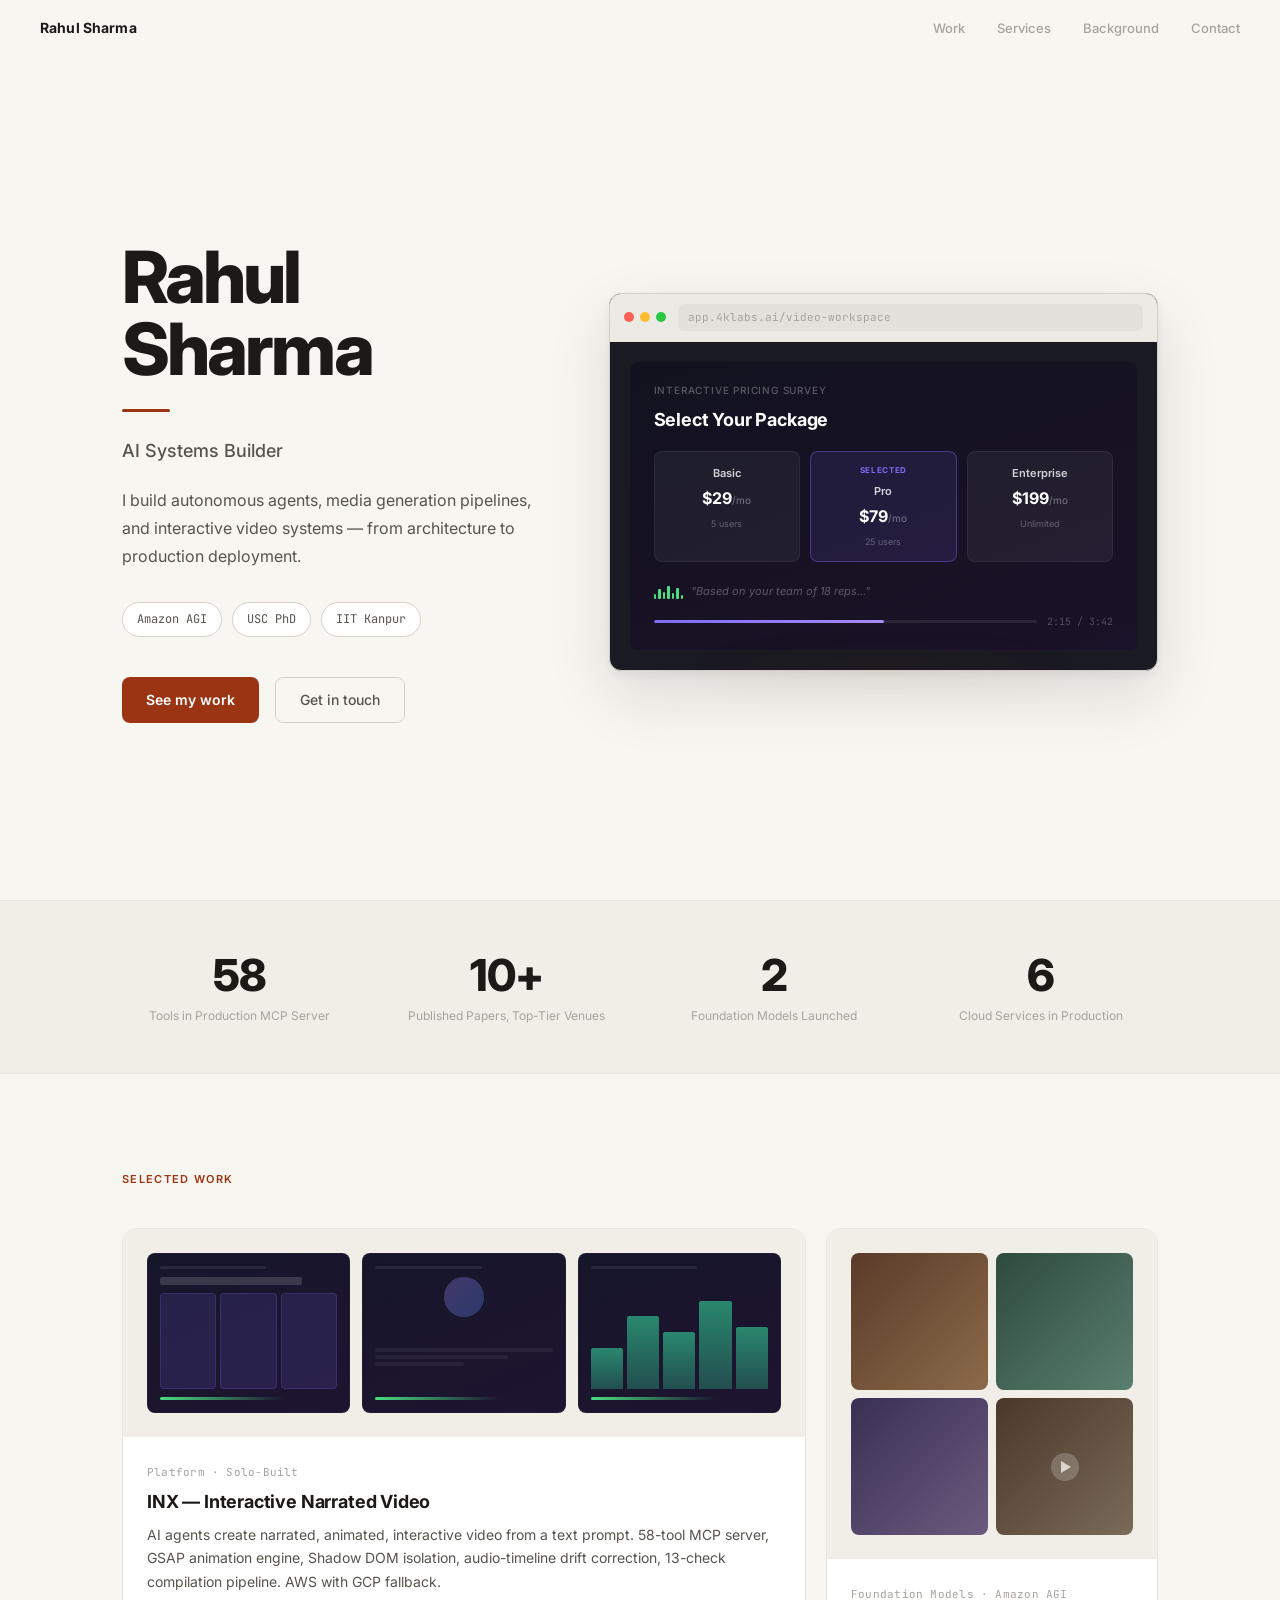
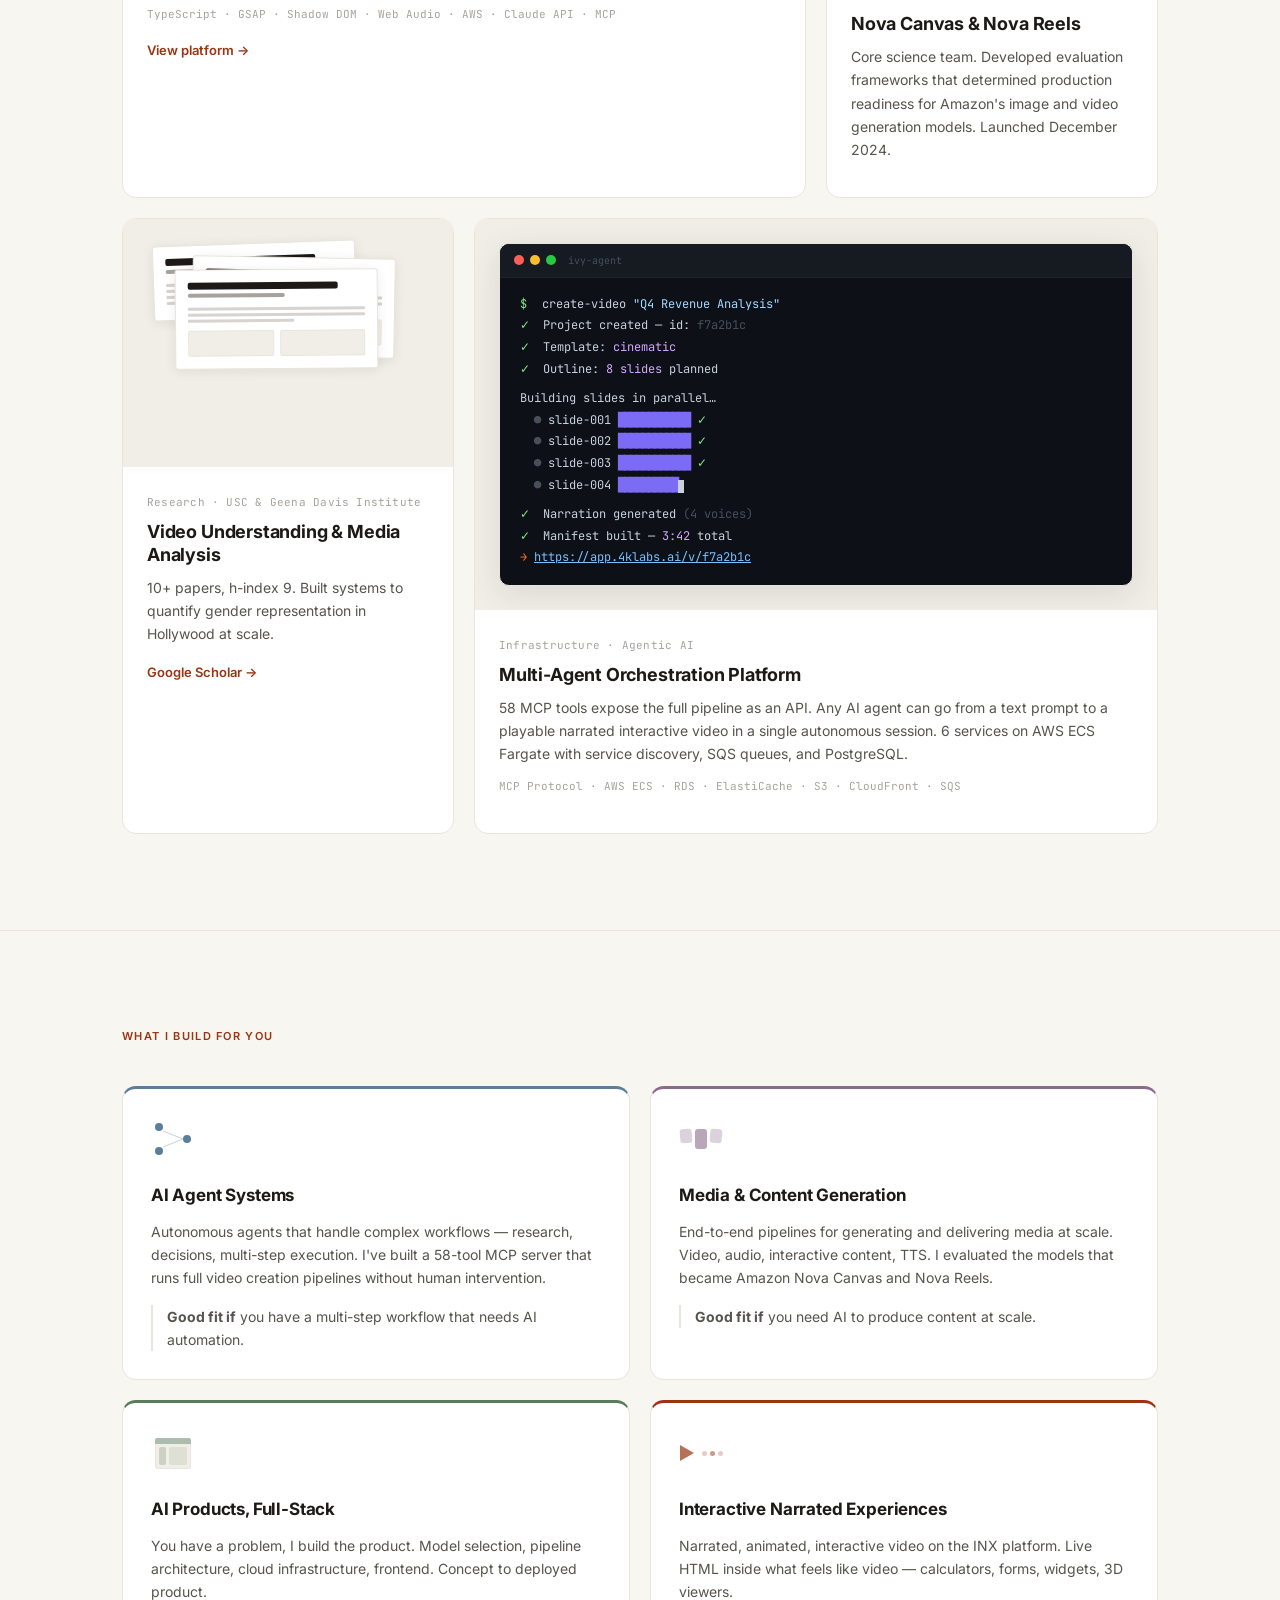
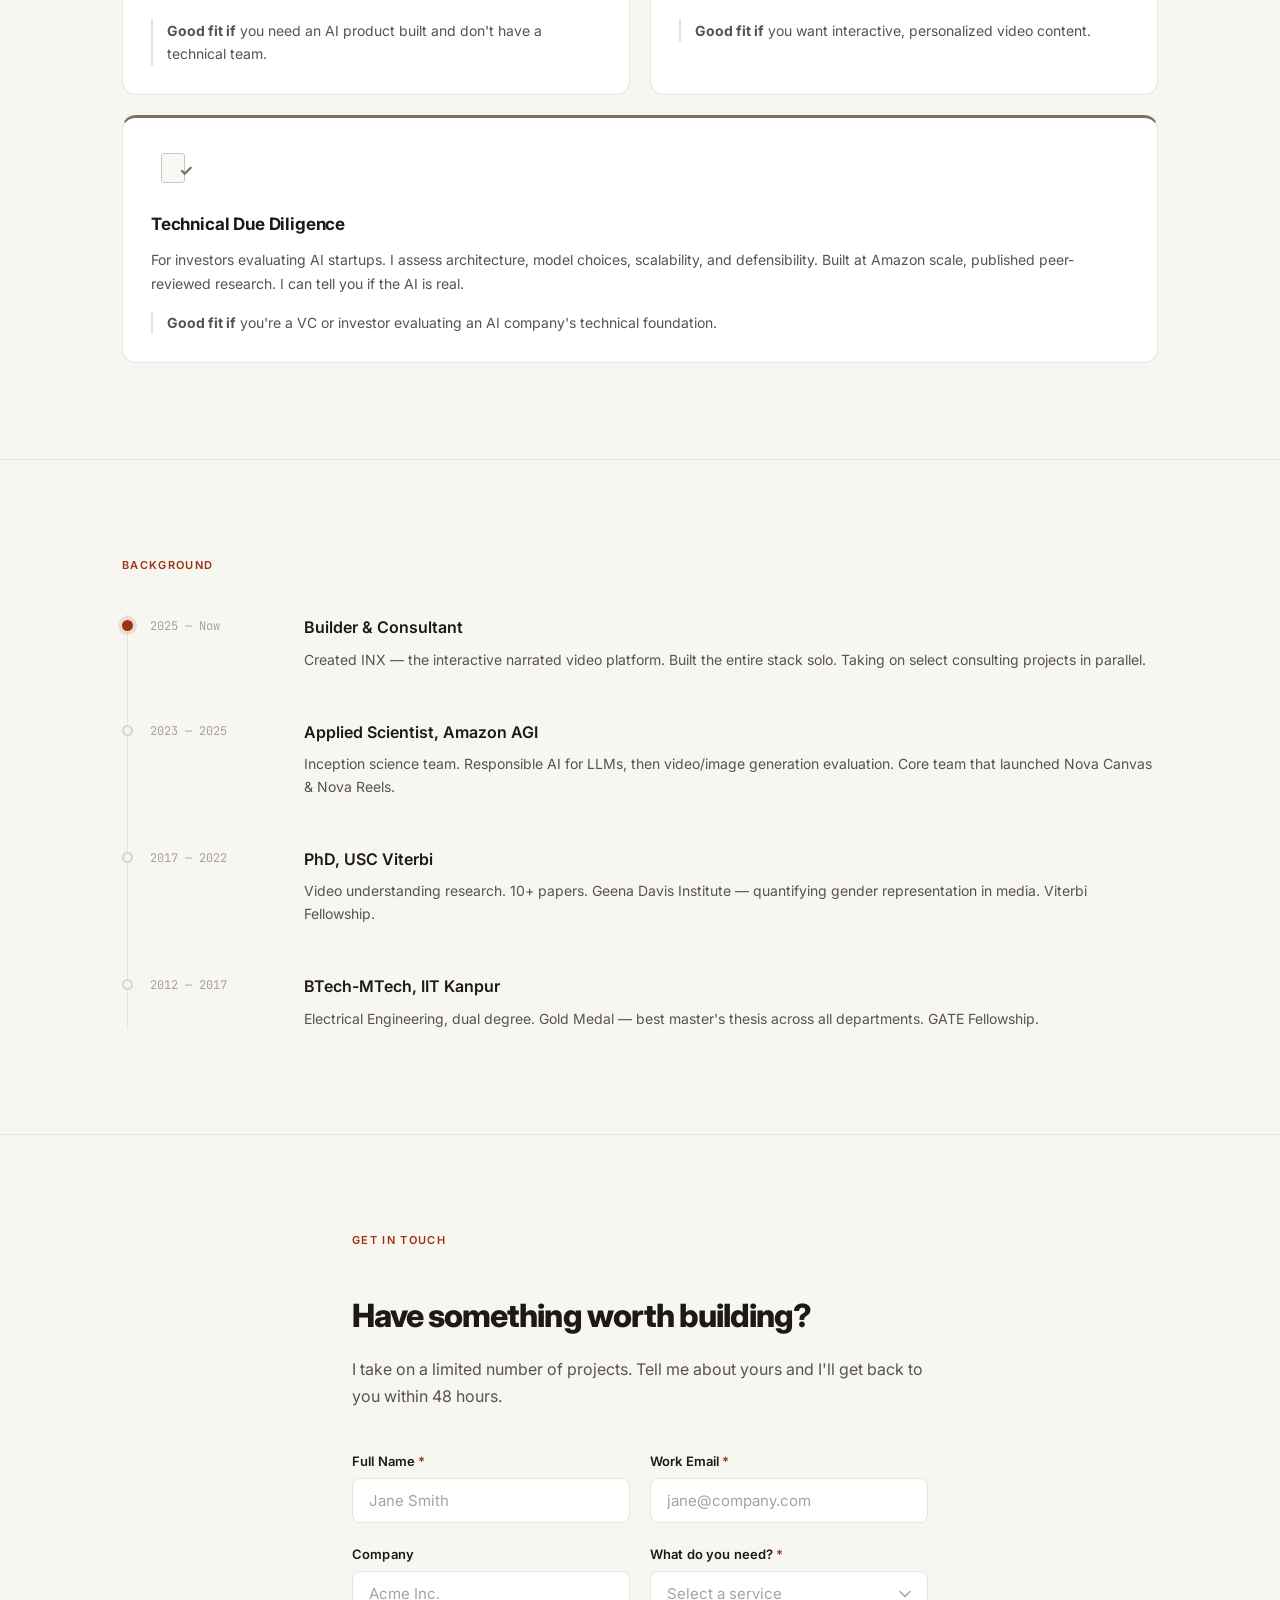
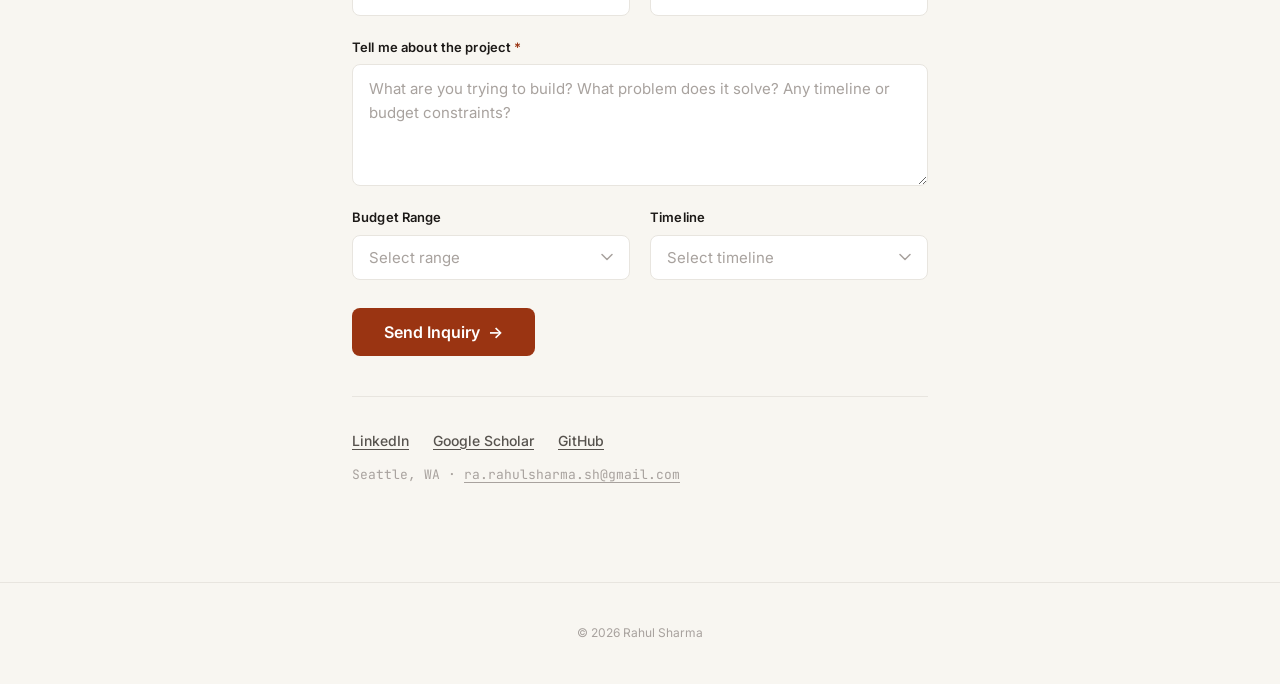
==== index.html @ d50ceeae "Initial commit: consulting portfolio site" ====
<!DOCTYPE html>
<html lang="en">
<head>
    <meta charset="UTF-8">
    <meta name="viewport" content="width=device-width, initial-scale=1.0">
    <title>Rahul Sharma — AI Systems Builder</title>
    <meta name="description" content="I build production AI systems — autonomous agents, media generation pipelines, and interactive video. Amazon AGI, USC PhD, IIT Kanpur.">
    <meta property="og:title" content="Rahul Sharma — AI Systems Builder">
    <meta property="og:description" content="Production AI systems, autonomous agents, and interactive media. From architecture to deployment.">
    <meta property="og:type" content="website">
    <link rel="icon" href="data:image/svg+xml,<svg xmlns='http://www.w3.org/2000/svg' viewBox='0 0 100 100'><text y='.88em' font-size='85' font-family='Georgia,serif' font-weight='bold' fill='%231C1917'>R</text></svg>">
    <link rel="preconnect" href="https://fonts.googleapis.com">
    <link rel="preconnect" href="https://fonts.gstatic.com" crossorigin>
    <link href="https://fonts.googleapis.com/css2?family=Inter:wght@400;500;600;700;800&family=JetBrains+Mono:wght@400;500&display=swap" rel="stylesheet">
    <link rel="stylesheet" href="styles.css">
</head>
<body>

<nav id="nav">
    <a href="#" class="nav-name">Rahul Sharma</a>
    <div class="nav-links">
        <a href="#work">Work</a>
        <a href="#services">Services</a>
        <a href="#background">Background</a>
        <a href="#contact">Contact</a>
    </div>
</nav>

<!-- ═══════════════════ HERO ═══════════════════ -->
<header id="hero">
    <div class="container hero-grid">
        <div class="hero-text">
            <h1>Rahul<br>Sharma</h1>
            <hr class="hero-rule">
            <p class="hero-tagline">AI Systems Builder</p>
            <p class="hero-desc">I build autonomous agents, media generation pipelines, and interactive video systems — from architecture to production deployment.</p>
            <div class="hero-badges">
                <span class="badge">Amazon AGI</span>
                <span class="badge">USC PhD</span>
                <span class="badge">IIT Kanpur</span>
            </div>
            <div class="hero-actions">
                <a href="#work" class="btn-primary">See my work</a>
                <a href="#contact" class="btn-ghost">Get in touch</a>
            </div>
        </div>
        <div class="hero-visual">
            <div class="mockup-browser">
                <div class="browser-chrome">
                    <div class="browser-dots"><span></span><span></span><span></span></div>
                    <div class="browser-url">app.4klabs.ai/video-workspace</div>
                </div>
                <div class="browser-body">
                    <div class="inx-slide">
                        <p class="slide-label">Interactive Pricing Survey</p>
                        <h4 class="slide-heading">Select Your Package</h4>
                        <div class="slide-cards-row">
                            <div class="pkg-card">
                                <div class="pkg-name">Basic</div>
                                <div class="pkg-price">$29<span>/mo</span></div>
                                <div class="pkg-feat">5 users</div>
                            </div>
                            <div class="pkg-card selected">
                                <div class="pkg-badge">SELECTED</div>
                                <div class="pkg-name">Pro</div>
                                <div class="pkg-price">$79<span>/mo</span></div>
                                <div class="pkg-feat">25 users</div>
                            </div>
                            <div class="pkg-card">
                                <div class="pkg-name">Enterprise</div>
                                <div class="pkg-price">$199<span>/mo</span></div>
                                <div class="pkg-feat">Unlimited</div>
                            </div>
                        </div>
                        <div class="slide-audio">
                            <div class="audio-bars"><span></span><span></span><span></span><span></span><span></span><span></span><span></span></div>
                            <span class="audio-script">"Based on your team of 18 reps..."</span>
                        </div>
                        <div class="slide-timeline">
                            <div class="timeline-track"><div class="timeline-fill"></div></div>
                            <span class="timeline-time">2:15 / 3:42</span>
                        </div>
                    </div>
                </div>
            </div>
            <div class="mockup-shadow"></div>
        </div>
    </div>
</header>

<!-- ═══════════════════ STATS ═══════════════════ -->
<section id="stats">
    <div class="container stats-grid">
        <div class="stat">
            <span class="stat-num">58</span>
            <span class="stat-label">Tools in Production MCP Server</span>
        </div>
        <div class="stat">
            <span class="stat-num">10+</span>
            <span class="stat-label">Published Papers, Top-Tier Venues</span>
        </div>
        <div class="stat">
            <span class="stat-num">2</span>
            <span class="stat-label">Foundation Models Launched</span>
        </div>
        <div class="stat">
            <span class="stat-num">6</span>
            <span class="stat-label">Cloud Services in Production</span>
        </div>
    </div>
</section>

<!-- ═══════════════════ WORK ═══════════════════ -->
<section id="work">
    <div class="container">
        <h2 class="section-label">Selected Work</h2>
        <div class="bento-grid">

            <!-- INX — Large Card -->
            <div class="bento-card bento-wide card-reveal">
                <div class="card-visual">
                    <div class="inx-multi-view">
                        <div class="mini-slide ms-1">
                            <div class="ms-bar"></div>
                            <div class="ms-title"></div>
                            <div class="ms-grid"><div class="ms-block"></div><div class="ms-block"></div><div class="ms-block"></div></div>
                            <div class="ms-wave"></div>
                        </div>
                        <div class="mini-slide ms-2">
                            <div class="ms-bar"></div>
                            <div class="ms-circle"></div>
                            <div class="ms-lines"><div></div><div></div><div></div></div>
                            <div class="ms-wave"></div>
                        </div>
                        <div class="mini-slide ms-3">
                            <div class="ms-bar"></div>
                            <div class="ms-chart">
                                <div class="chart-bar" style="height:40%"></div>
                                <div class="chart-bar" style="height:70%"></div>
                                <div class="chart-bar" style="height:55%"></div>
                                <div class="chart-bar" style="height:85%"></div>
                                <div class="chart-bar" style="height:60%"></div>
                            </div>
                            <div class="ms-wave"></div>
                        </div>
                    </div>
                </div>
                <div class="card-body">
                    <span class="card-tag">Platform &middot; Solo-Built</span>
                    <h3>INX &mdash; Interactive Narrated Video</h3>
                    <p>AI agents create narrated, animated, interactive video from a text prompt. 58-tool MCP server, GSAP animation engine, Shadow DOM isolation, audio-timeline drift correction, 13-check compilation pipeline. AWS with GCP fallback.</p>
                    <div class="card-tech">TypeScript &middot; GSAP &middot; Shadow DOM &middot; Web Audio &middot; AWS &middot; Claude API &middot; MCP</div>
                    <a href="https://app.4klabs.ai" class="card-link" target="_blank" rel="noopener">View platform &rarr;</a>
                </div>
            </div>

            <!-- Amazon Nova -->
            <div class="bento-card card-reveal">
                <div class="card-visual">
                    <div class="nova-grid">
                        <div class="nova-img" style="background:linear-gradient(135deg,#5B3A29,#8B6B4A)"></div>
                        <div class="nova-img" style="background:linear-gradient(135deg,#2D4A3E,#5A7E6F)"></div>
                        <div class="nova-img" style="background:linear-gradient(135deg,#3A3054,#6B5A7E)"></div>
                        <div class="nova-img nova-video" style="background:linear-gradient(135deg,#4A3828,#7A6A5A)">
                            <div class="play-icon"></div>
                        </div>
                    </div>
                </div>
                <div class="card-body">
                    <span class="card-tag">Foundation Models &middot; Amazon AGI</span>
                    <h3>Nova Canvas &amp; Nova Reels</h3>
                    <p>Core science team. Developed evaluation frameworks that determined production readiness for Amazon's image and video generation models. Launched December 2024.</p>
                </div>
            </div>

            <!-- Research -->
            <div class="bento-card card-reveal">
                <div class="card-visual visual-papers">
                    <div class="papers-stack">
                        <div class="paper paper-3">
                            <div class="paper-titlebar"></div>
                            <div class="paper-authors"></div>
                            <div class="paper-body-lines"><div></div><div></div><div></div><div></div></div>
                        </div>
                        <div class="paper paper-2">
                            <div class="paper-titlebar"></div>
                            <div class="paper-authors"></div>
                            <div class="paper-body-lines"><div></div><div></div><div></div></div>
                            <div class="paper-figure"><div class="pf-box"></div><div class="pf-box"></div></div>
                        </div>
                        <div class="paper paper-1">
                            <div class="paper-titlebar"></div>
                            <div class="paper-authors"></div>
                            <div class="paper-body-lines"><div></div><div></div><div></div></div>
                            <div class="paper-figure"><div class="pf-box"></div><div class="pf-box"></div></div>
                        </div>
                    </div>
                </div>
                <div class="card-body">
                    <span class="card-tag">Research &middot; USC &amp; Geena Davis Institute</span>
                    <h3>Video Understanding &amp; Media Analysis</h3>
                    <p>10+ papers, h-index 9. Built systems to quantify gender representation in Hollywood at scale.</p>
                    <a href="https://scholar.google.com/citations?user=uHM00UUAAAAJ&hl=en" class="card-link" target="_blank" rel="noopener">Google Scholar &rarr;</a>
                </div>
            </div>

            <!-- Agent Orchestration — Large Card -->
            <div class="bento-card bento-wide card-reveal">
                <div class="card-visual">
                    <div class="mockup-terminal">
                        <div class="terminal-chrome">
                            <div class="browser-dots"><span></span><span></span><span></span></div>
                            <span class="terminal-title">ivy-agent</span>
                        </div>
                        <div class="terminal-body">
                            <div class="t-line"><span class="t-prompt">$</span> create-video <span class="t-str">"Q4 Revenue Analysis"</span></div>
                            <div class="t-line"><span class="t-ok">&#10003;</span> Project created &mdash; id: <span class="t-dim">f7a2b1c</span></div>
                            <div class="t-line"><span class="t-ok">&#10003;</span> Template: <span class="t-val">cinematic</span></div>
                            <div class="t-line"><span class="t-ok">&#10003;</span> Outline: <span class="t-val">8 slides</span> planned</div>
                            <div class="t-line t-gap"></div>
                            <div class="t-line">Building slides in parallel&hellip;</div>
                            <div class="t-line">&nbsp; <span class="t-dim">&#9679;</span> slide-001 <span class="t-bar">████████████</span> <span class="t-ok">&#10003;</span></div>
                            <div class="t-line">&nbsp; <span class="t-dim">&#9679;</span> slide-002 <span class="t-bar">████████████</span> <span class="t-ok">&#10003;</span></div>
                            <div class="t-line">&nbsp; <span class="t-dim">&#9679;</span> slide-003 <span class="t-bar">████████████</span> <span class="t-ok">&#10003;</span></div>
                            <div class="t-line">&nbsp; <span class="t-dim">&#9679;</span> slide-004 <span class="t-bar">██████████</span><span class="t-cursor"></span></div>
                            <div class="t-line t-gap"></div>
                            <div class="t-line"><span class="t-ok">&#10003;</span> Narration generated <span class="t-dim">(4 voices)</span></div>
                            <div class="t-line"><span class="t-ok">&#10003;</span> Manifest built &mdash; <span class="t-val">3:42</span> total</div>
                            <div class="t-line"><span class="t-arrow">&rarr;</span> <span class="t-url">https://app.4klabs.ai/v/f7a2b1c</span></div>
                        </div>
                    </div>
                </div>
                <div class="card-body">
                    <span class="card-tag">Infrastructure &middot; Agentic AI</span>
                    <h3>Multi-Agent Orchestration Platform</h3>
                    <p>58 MCP tools expose the full pipeline as an API. Any AI agent can go from a text prompt to a playable narrated interactive video in a single autonomous session. 6 services on AWS ECS Fargate with service discovery, SQS queues, and PostgreSQL.</p>
                    <div class="card-tech">MCP Protocol &middot; AWS ECS &middot; RDS &middot; ElastiCache &middot; S3 &middot; CloudFront &middot; SQS</div>
                </div>
            </div>
        </div>
    </div>
</section>

<!-- ═══════════════════ SERVICES ═══════════════════ -->
<section id="services">
    <div class="container">
        <h2 class="section-label">What I Build For You</h2>
        <div class="services-grid">

            <div class="svc-card card-reveal" style="--accent:#5B7E9A">
                <div class="svc-icon">
                    <div class="icon-nodes"><span></span><span></span><span></span>
                        <svg viewBox="0 0 40 40"><line x1="10" y1="12" x2="30" y2="20"/><line x1="10" y1="28" x2="30" y2="20"/></svg>
                    </div>
                </div>
                <h3>AI Agent Systems</h3>
                <p>Autonomous agents that handle complex workflows — research, decisions, multi-step execution. I've built a 58-tool MCP server that runs full video creation pipelines without human intervention.</p>
                <p class="svc-fit"><strong>Good fit if</strong> you have a multi-step workflow that needs AI automation.</p>
            </div>

            <div class="svc-card card-reveal" style="--accent:#8B6B8A">
                <div class="svc-icon">
                    <div class="icon-media"><div></div><div></div><div></div></div>
                </div>
                <h3>Media &amp; Content Generation</h3>
                <p>End-to-end pipelines for generating and delivering media at scale. Video, audio, interactive content, TTS. I evaluated the models that became Amazon Nova Canvas and Nova Reels.</p>
                <p class="svc-fit"><strong>Good fit if</strong> you need AI to produce content at scale.</p>
            </div>

            <div class="svc-card card-reveal" style="--accent:#5A7A5E">
                <div class="svc-icon">
                    <div class="icon-product"><div class="ip-bar"></div><div class="ip-body"><div></div><div></div></div></div>
                </div>
                <h3>AI Products, Full-Stack</h3>
                <p>You have a problem, I build the product. Model selection, pipeline architecture, cloud infrastructure, frontend. Concept to deployed product.</p>
                <p class="svc-fit"><strong>Good fit if</strong> you need an AI product built and don't have a technical team.</p>
            </div>

            <div class="svc-card card-reveal" style="--accent:#9A3412">
                <div class="svc-icon">
                    <div class="icon-inx"><div class="ix-play"></div><div class="ix-dots"><span></span><span></span><span></span></div></div>
                </div>
                <h3>Interactive Narrated Experiences</h3>
                <p>Narrated, animated, interactive video on the INX platform. Live HTML inside what feels like video — calculators, forms, widgets, 3D viewers.</p>
                <p class="svc-fit"><strong>Good fit if</strong> you want interactive, personalized video content.</p>
            </div>

            <div class="svc-card svc-wide card-reveal" style="--accent:#7A7068">
                <div class="svc-icon">
                    <div class="icon-diligence"><div class="id-doc"></div><div class="id-check">&#10003;</div></div>
                </div>
                <h3>Technical Due Diligence</h3>
                <p>For investors evaluating AI startups. I assess architecture, model choices, scalability, and defensibility. Built at Amazon scale, published peer-reviewed research. I can tell you if the AI is real.</p>
                <p class="svc-fit"><strong>Good fit if</strong> you're a VC or investor evaluating an AI company's technical foundation.</p>
            </div>
        </div>
    </div>
</section>

<!-- ═══════════════════ BACKGROUND ═══════════════════ -->
<section id="background">
    <div class="container">
        <h2 class="section-label">Background</h2>
        <div class="timeline">
            <div class="tl-entry card-reveal">
                <div class="tl-marker current"></div>
                <div class="tl-period">2025 &mdash; Now</div>
                <div class="tl-content">
                    <h3>Builder &amp; Consultant</h3>
                    <p>Created INX — the interactive narrated video platform. Built the entire stack solo. Taking on select consulting projects in parallel.</p>
                </div>
            </div>
            <div class="tl-entry card-reveal">
                <div class="tl-marker"></div>
                <div class="tl-period">2023 &mdash; 2025</div>
                <div class="tl-content">
                    <h3>Applied Scientist, Amazon AGI</h3>
                    <p>Inception science team. Responsible AI for LLMs, then video/image generation evaluation. Core team that launched Nova Canvas &amp; Nova Reels.</p>
                </div>
            </div>
            <div class="tl-entry card-reveal">
                <div class="tl-marker"></div>
                <div class="tl-period">2017 &mdash; 2022</div>
                <div class="tl-content">
                    <h3>PhD, USC Viterbi</h3>
                    <p>Video understanding research. 10+ papers. Geena Davis Institute — quantifying gender representation in media. Viterbi Fellowship.</p>
                </div>
            </div>
            <div class="tl-entry card-reveal">
                <div class="tl-marker"></div>
                <div class="tl-period">2012 &mdash; 2017</div>
                <div class="tl-content">
                    <h3>BTech-MTech, IIT Kanpur</h3>
                    <p>Electrical Engineering, dual degree. Gold Medal — best master's thesis across all departments. GATE Fellowship.</p>
                </div>
            </div>
        </div>
    </div>
</section>

<!-- ═══════════════════ CONTACT ═══════════════════ -->
<section id="contact">
    <div class="container contact-container">
        <div class="contact-header">
            <h2 class="section-label">Get In Touch</h2>
            <p class="contact-headline">Have something worth building?</p>
            <p class="contact-sub">I take on a limited number of projects. Tell me about yours and I'll get back to you within 48 hours.</p>
        </div>

        <form class="contact-form" action="https://api.web3forms.com/submit" method="POST">
            <input type="hidden" name="access_key" value="6564fe2c-8f77-4bb1-b037-e4fa35993c7b">
            <input type="hidden" name="subject" value="New Consulting Inquiry">
            <input type="checkbox" name="botcheck" class="hidden" style="display:none">
            <div class="form-row">
                <div class="form-group">
                    <label for="name">Full Name <span class="required">*</span></label>
                    <input type="text" id="name" name="name" required placeholder="Jane Smith">
                </div>
                <div class="form-group">
                    <label for="email">Work Email <span class="required">*</span></label>
                    <input type="email" id="email" name="email" required placeholder="jane@company.com">
                </div>
            </div>

            <div class="form-row">
                <div class="form-group">
                    <label for="company">Company</label>
                    <input type="text" id="company" name="company" placeholder="Acme Inc.">
                </div>
                <div class="form-group">
                    <label for="project-type">What do you need? <span class="required">*</span></label>
                    <select id="project-type" name="project-type" required>
                        <option value="" disabled selected>Select a service</option>
                        <option value="ai-agents">AI Agent Development</option>
                        <option value="media-automation">Media & Video Automation</option>
                        <option value="product-engineering">Product Engineering</option>
                        <option value="research-prototyping">Research & Prototyping</option>
                        <option value="advisory">Technical Advisory</option>
                        <option value="other">Other</option>
                    </select>
                </div>
            </div>

            <div class="form-group">
                <label for="description">Tell me about the project <span class="required">*</span></label>
                <textarea id="description" name="description" rows="4" required placeholder="What are you trying to build? What problem does it solve? Any timeline or budget constraints?"></textarea>
            </div>

            <div class="form-row">
                <div class="form-group">
                    <label for="budget">Budget Range</label>
                    <select id="budget" name="budget">
                        <option value="" disabled selected>Select range</option>
                        <option value="under-10k">Under $10K</option>
                        <option value="10k-25k">$10K – $25K</option>
                        <option value="25k-50k">$25K – $50K</option>
                        <option value="50k-100k">$50K – $100K</option>
                        <option value="100k+">$100K+</option>
                        <option value="not-sure">Not sure yet</option>
                    </select>
                </div>
                <div class="form-group">
                    <label for="timeline">Timeline</label>
                    <select id="timeline" name="timeline">
                        <option value="" disabled selected>Select timeline</option>
                        <option value="asap">ASAP</option>
                        <option value="1-2-months">1 – 2 months</option>
                        <option value="3-6-months">3 – 6 months</option>
                        <option value="flexible">Flexible</option>
                    </select>
                </div>
            </div>

            <button type="submit" class="form-submit">
                Send Inquiry <span>&rarr;</span>
            </button>
        </form>

        <div class="contact-footer">
            <div class="contact-secondary">
                <a href="https://www.linkedin.com/in/rahus" target="_blank" rel="noopener">LinkedIn</a>
                <a href="https://scholar.google.com/citations?user=uHM00UUAAAAJ&hl=en" target="_blank" rel="noopener">Google Scholar</a>
                <a href="https://github.com/rash1993" target="_blank" rel="noopener">GitHub</a>
            </div>
            <p class="contact-loc">Seattle, WA &middot; <a href="mailto:ra.rahulsharma.sh@gmail.com">ra.rahulsharma.sh@gmail.com</a></p>
        </div>
    </div>
</section>

<footer><div class="container"><span>&copy; 2026 Rahul Sharma</span></div></footer>

<script>
    const nav = document.getElementById('nav');
    const hero = document.getElementById('hero');
    new IntersectionObserver(([e]) => {
        nav.classList.toggle('scrolled', !e.isIntersecting);
    }, { threshold: 0, rootMargin: '-60px 0px 0px 0px' }).observe(hero);

    if (!window.matchMedia('(prefers-reduced-motion: reduce)').matches) {
        const obs = new IntersectionObserver((entries) => {
            entries.forEach(e => { if (e.isIntersecting) { e.target.classList.add('visible'); obs.unobserve(e.target); } });
        }, { threshold: 0.08, rootMargin: '0px 0px -30px 0px' });
        document.querySelectorAll('.card-reveal').forEach(el => obs.observe(el));
    }
</script>
</body>
</html>
---- styles.css ----
/* ============================================================
   Rahul Sharma — Consulting Portfolio
   Light theme · Warm parchment · Burnt orange accent
   Color research: Hermès, Kinfolk, premium architecture firms
   ============================================================ */

*, *::before, *::after { margin: 0; padding: 0; box-sizing: border-box; }

:root {
    /* Warm paper palette */
    --bg:             #F8F6F1;
    --bg-alt:         #F1EEE7;
    --card:           #FFFFFF;
    --border:         #E8E5DF;
    --border-hover:   #D4D0C8;

    /* Warm stone text hierarchy */
    --ink:            #1C1917;
    --ink-secondary:  #57534E;
    --ink-tertiary:   #A8A29E;
    --ink-faint:      #D6D3D1;

    /* Accent — burnt orange / rust */
    --accent:         #9A3412;
    --accent-hover:   #7C2D12;
    --accent-light:   #FFF7ED;

    --sans: 'Inter', -apple-system, BlinkMacSystemFont, 'Segoe UI', sans-serif;
    --mono: 'JetBrains Mono', 'SF Mono', monospace;
}

html { scroll-behavior: smooth; scroll-padding-top: 5rem; -webkit-font-smoothing: antialiased; }
body { font-family: var(--sans); font-size: 1rem; line-height: 1.7; color: var(--ink); background: var(--bg); }
::selection { background: rgba(154, 52, 18, 0.12); color: var(--ink); }
a { color: inherit; text-decoration: none; transition: color 0.2s, opacity 0.2s; }
a:hover { opacity: 0.7; }
ul { list-style: none; }
.container { max-width: 1100px; margin: 0 auto; padding: 0 2rem; }

/* ─── Navigation ─── */
nav {
    position: fixed; top: 0; left: 0; right: 0; z-index: 200;
    display: flex; justify-content: space-between; align-items: center;
    padding: 1rem 2.5rem;
    background: transparent;
    transition: background 0.35s, border-color 0.35s, box-shadow 0.35s;
    border-bottom: 1px solid transparent;
}
nav.scrolled {
    background: rgba(248, 246, 241, 0.92);
    backdrop-filter: blur(16px); -webkit-backdrop-filter: blur(16px);
    border-bottom-color: var(--border);
    box-shadow: 0 1px 3px rgba(28, 25, 23, 0.04);
}
.nav-name { font-weight: 700; font-size: 0.875rem; color: var(--ink); letter-spacing: 0.01em; }
.nav-links { display: flex; gap: 2rem; }
.nav-links a { font-size: 0.8125rem; font-weight: 500; color: var(--ink-tertiary); transition: color 0.2s; }
.nav-links a:hover { color: var(--ink); opacity: 1; }

/* ─── Hero ─── */
header {
    min-height: 100vh;
    display: flex; align-items: center;
    padding: 8rem 0 4rem;
    background: var(--bg);
}
.hero-grid {
    display: grid;
    grid-template-columns: 1fr 1.3fr;
    gap: 4rem;
    align-items: center;
}
.hero-text { max-width: 460px; }

h1 {
    font-size: clamp(3rem, 7vw, 4.5rem);
    font-weight: 800;
    letter-spacing: -0.04em;
    line-height: 1.0;
    color: var(--ink);
}
.hero-rule {
    border: none; height: 3px; width: 48px;
    background: var(--accent);
    margin: 1.5rem 0;
    border-radius: 2px;
}
.hero-tagline {
    font-size: 1.125rem; font-weight: 500;
    color: var(--ink-secondary);
    margin-bottom: 1.25rem;
}
.hero-desc {
    font-size: 1rem; color: var(--ink-secondary);
    line-height: 1.75; margin-bottom: 2rem;
}
.hero-badges { display: flex; flex-wrap: wrap; gap: 0.625rem; margin-bottom: 2.5rem; }
.badge {
    padding: 0.375rem 0.875rem;
    border: 1px solid var(--border-hover);
    border-radius: 100px;
    font-family: var(--mono); font-size: 0.75rem;
    color: var(--ink-secondary);
    background: var(--card);
}
.hero-actions { display: flex; gap: 1rem; flex-wrap: wrap; }
.btn-primary {
    display: inline-flex; align-items: center;
    padding: 0.65rem 1.5rem;
    background: var(--accent); color: #fff;
    font-weight: 600; font-size: 0.875rem;
    border-radius: 8px;
    transition: background 0.2s, transform 0.2s, box-shadow 0.2s;
}
.btn-primary:hover { background: var(--accent-hover); transform: translateY(-1px); box-shadow: 0 4px 16px rgba(154,52,18,0.18); opacity: 1; }
.btn-ghost {
    display: inline-flex; align-items: center;
    padding: 0.65rem 1.5rem;
    border: 1px solid var(--border-hover); color: var(--ink-secondary);
    font-weight: 500; font-size: 0.875rem;
    border-radius: 8px;
    transition: border-color 0.2s, color 0.2s;
}
.btn-ghost:hover { border-color: var(--ink-secondary); color: var(--ink); opacity: 1; }

/* Hero entrance */
@keyframes fadeUp { from { opacity: 0; transform: translateY(18px); } to { opacity: 1; transform: translateY(0); } }
.hero-text > * { animation: fadeUp 0.7s ease both; }
.hero-text > *:nth-child(1) { animation-delay: 0s; }
.hero-text > *:nth-child(2) { animation-delay: 0.06s; }
.hero-text > *:nth-child(3) { animation-delay: 0.12s; }
.hero-text > *:nth-child(4) { animation-delay: 0.18s; }
.hero-text > *:nth-child(5) { animation-delay: 0.24s; }
.hero-text > *:nth-child(6) { animation-delay: 0.30s; }
.hero-visual { animation: fadeUp 0.8s ease 0.15s both; }

/* ─── Hero Browser Mockup ─── */
.hero-visual { position: relative; }
.mockup-browser {
    border-radius: 12px; overflow: hidden;
    background: #1a1a22;
    border: 1px solid var(--border-hover);
    box-shadow: 0 24px 64px rgba(28,25,23,0.12), 0 4px 12px rgba(28,25,23,0.06);
}
.browser-chrome {
    display: flex; align-items: center; gap: 12px;
    padding: 10px 14px;
    background: #ECEAE4;
    border-bottom: 1px solid var(--border);
}
.browser-dots { display: flex; gap: 6px; }
.browser-dots span { width: 10px; height: 10px; border-radius: 50%; }
.browser-dots span:nth-child(1) { background: #ff5f57; }
.browser-dots span:nth-child(2) { background: #febc2e; }
.browser-dots span:nth-child(3) { background: #28c840; }
.browser-url {
    flex: 1; font-family: var(--mono); font-size: 0.6875rem;
    color: var(--ink-tertiary);
    background: rgba(0,0,0,0.04); padding: 4px 10px; border-radius: 6px;
}
.browser-body { padding: 1.25rem; }

/* INX Slide in mockup — stays dark (it's a video player) */
.inx-slide {
    background: linear-gradient(160deg, #12121e, #1a1228);
    border-radius: 8px; padding: 1.25rem 1.5rem;
    min-height: 250px;
    display: flex; flex-direction: column; justify-content: space-between;
}
.slide-label { font-size: 0.625rem; font-weight: 500; text-transform: uppercase; letter-spacing: 0.08em; color: rgba(255,255,255,0.3); margin-bottom: 0.375rem; }
.slide-heading { font-size: 1.125rem; font-weight: 700; color: white; margin-bottom: 1rem; letter-spacing: -0.01em; }
.slide-cards-row { display: flex; gap: 0.625rem; margin-bottom: 1.25rem; }
.pkg-card {
    flex: 1; padding: 0.75rem;
    background: rgba(255,255,255,0.05); border: 1px solid rgba(255,255,255,0.06);
    border-radius: 8px; text-align: center;
}
.pkg-card.selected { background: rgba(120,107,245,0.12); border-color: rgba(120,107,245,0.4); }
.pkg-badge { font-size: 0.5rem; font-weight: 700; letter-spacing: 0.08em; color: #7c6bf5; margin-bottom: 0.25rem; }
.pkg-name { font-size: 0.6875rem; font-weight: 600; color: rgba(255,255,255,0.8); margin-bottom: 0.125rem; }
.pkg-price { font-size: 1rem; font-weight: 700; color: white; }
.pkg-price span { font-size: 0.625rem; font-weight: 400; color: rgba(255,255,255,0.4); }
.pkg-feat { font-size: 0.5625rem; color: rgba(255,255,255,0.3); margin-top: 0.25rem; }

.slide-audio { display: flex; align-items: center; gap: 0.5rem; margin-bottom: 0.75rem; }
.audio-bars { display: flex; gap: 2px; align-items: flex-end; height: 14px; }
.audio-bars span { width: 2.5px; border-radius: 1px; background: #4ade80; animation: audioWave 1.2s ease-in-out infinite; }
.audio-bars span:nth-child(1) { height: 5px; animation-delay: 0s; }
.audio-bars span:nth-child(2) { height: 10px; animation-delay: 0.1s; }
.audio-bars span:nth-child(3) { height: 7px; animation-delay: 0.2s; }
.audio-bars span:nth-child(4) { height: 13px; animation-delay: 0.3s; }
.audio-bars span:nth-child(5) { height: 6px; animation-delay: 0.15s; }
.audio-bars span:nth-child(6) { height: 11px; animation-delay: 0.25s; }
.audio-bars span:nth-child(7) { height: 4px; animation-delay: 0.35s; }
@keyframes audioWave { 0%, 100% { transform: scaleY(0.5); } 50% { transform: scaleY(1); } }
.audio-script { font-size: 0.6875rem; font-style: italic; color: rgba(255,255,255,0.3); }

.slide-timeline { display: flex; align-items: center; gap: 0.625rem; }
.timeline-track { flex: 1; height: 3px; background: rgba(255,255,255,0.08); border-radius: 2px; overflow: hidden; }
.timeline-fill { width: 60%; height: 100%; background: linear-gradient(90deg, #7c6bf5, #a78bfa); border-radius: 2px; animation: progressFill 8s linear infinite; }
@keyframes progressFill { 0% { width: 40%; } 100% { width: 80%; } }
.timeline-time { font-family: var(--mono); font-size: 0.625rem; color: rgba(255,255,255,0.25); white-space: nowrap; }

/* Warm shadow under browser */
.mockup-shadow {
    position: absolute; bottom: -20px; left: 12%; right: 12%; height: 40px;
    background: radial-gradient(ellipse, rgba(154,52,18,0.07), transparent 70%);
    filter: blur(16px); pointer-events: none;
}
@keyframes heroFloat { 0%, 100% { transform: translateY(0); } 50% { transform: translateY(-6px); } }
.hero-visual { animation: heroFloat 6s ease-in-out infinite, fadeUp 0.8s ease 0.15s both; }

/* ─── Stats ─── */
#stats {
    background: var(--bg-alt);
    border-top: 1px solid var(--border);
    border-bottom: 1px solid var(--border);
    padding: 3rem 0;
}
.stats-grid { display: grid; grid-template-columns: repeat(4, 1fr); gap: 2rem; }
.stat { text-align: center; }
.stat-num {
    display: block;
    font-size: clamp(2rem, 4vw, 2.75rem);
    font-weight: 800; letter-spacing: -0.03em;
    color: var(--ink); line-height: 1.2;
}
.stat-label { display: block; font-size: 0.75rem; color: var(--ink-tertiary); margin-top: 0.375rem; line-height: 1.4; }

/* ─── Section Label ─── */
.section-label {
    font-size: 0.6875rem; font-weight: 600;
    text-transform: uppercase; letter-spacing: 0.12em;
    color: var(--accent);
    margin-bottom: 2.5rem;
}

/* ─── Work: Bento Grid ─── */
#work { padding: 6rem 0; }
.bento-grid { display: grid; grid-template-columns: repeat(3, 1fr); gap: 1.25rem; }
.bento-card {
    background: var(--card);
    border: 1px solid var(--border);
    border-radius: 14px; overflow: hidden;
    transition: border-color 0.3s, transform 0.3s, box-shadow 0.3s;
}
.bento-card:hover {
    border-color: var(--border-hover);
    transform: translateY(-3px);
    box-shadow: 0 12px 40px rgba(28,25,23,0.08);
}
.bento-wide { grid-column: span 2; }

.card-visual { padding: 1.5rem; min-height: 200px; display: flex; align-items: center; justify-content: center; overflow: hidden; background: var(--bg-alt); }
.card-body { padding: 1.25rem 1.5rem 1.5rem; }
.card-tag {
    display: inline-block; font-family: var(--mono);
    font-size: 0.6875rem; color: var(--ink-tertiary);
    margin-bottom: 0.5rem; letter-spacing: 0.02em;
}
.card-body h3 {
    font-size: 1.125rem; font-weight: 700;
    color: var(--ink); letter-spacing: -0.01em;
    margin-bottom: 0.625rem; line-height: 1.3;
}
.card-body p { font-size: 0.875rem; color: var(--ink-secondary); line-height: 1.65; margin-bottom: 0.75rem; }
.card-tech { font-family: var(--mono); font-size: 0.6875rem; color: var(--ink-tertiary); line-height: 1.8; margin-bottom: 0.75rem; }
.card-link { font-size: 0.8125rem; font-weight: 600; color: var(--accent); }
.card-link:hover { opacity: 0.8; }

/* ─── INX Multi-Slide Mockup ─── */
.inx-multi-view { display: flex; gap: 0.75rem; width: 100%; }
.mini-slide {
    flex: 1;
    background: linear-gradient(160deg, #16162a, #1e1430);
    border-radius: 8px; padding: 0.75rem;
    display: flex; flex-direction: column; gap: 0.5rem;
    min-height: 160px;
    border: 1px solid rgba(255,255,255,0.04);
}
.ms-bar { height: 3px; width: 60%; border-radius: 2px; background: rgba(255,255,255,0.08); }
.ms-title { height: 8px; width: 80%; border-radius: 2px; background: rgba(255,255,255,0.15); }
.ms-grid { display: flex; gap: 4px; flex: 1; align-items: stretch; }
.ms-block { flex: 1; border-radius: 4px; background: rgba(120,107,245,0.15); border: 1px solid rgba(120,107,245,0.2); }
.ms-circle {
    width: 40px; height: 40px; border-radius: 50%;
    background: linear-gradient(135deg, rgba(167,139,250,0.3), rgba(79,140,247,0.3));
    align-self: center;
}
.ms-lines { display: flex; flex-direction: column; gap: 3px; flex: 1; justify-content: center; }
.ms-lines div { height: 4px; border-radius: 2px; background: rgba(255,255,255,0.06); }
.ms-lines div:nth-child(2) { width: 75%; }
.ms-lines div:nth-child(3) { width: 50%; }
.ms-wave { height: 3px; border-radius: 2px; background: linear-gradient(90deg, #4ade80, transparent); width: 70%; margin-top: auto; }
.ms-chart { display: flex; gap: 4px; align-items: flex-end; flex: 1; padding-top: 0.5rem; }
.chart-bar { flex: 1; border-radius: 2px 2px 0 0; background: linear-gradient(to top, rgba(52,211,153,0.3), rgba(52,211,153,0.6)); }

/* ─── Nova Grid Mockup ─── */
.nova-grid { display: grid; grid-template-columns: 1fr 1fr; gap: 8px; width: 100%; }
.nova-img { aspect-ratio: 1; border-radius: 8px; }
.nova-video { display: flex; align-items: center; justify-content: center; }
.play-icon {
    width: 28px; height: 28px; background: rgba(255,255,255,0.2);
    border-radius: 50%; position: relative;
}
.play-icon::after {
    content: ''; position: absolute; top: 50%; left: 54%;
    transform: translate(-50%,-50%);
    border-left: 10px solid rgba(255,255,255,0.7);
    border-top: 6px solid transparent; border-bottom: 6px solid transparent;
}

/* ─── Papers Mockup ─── */
.visual-papers { background: var(--bg-alt); }
.papers-stack { position: relative; width: 100%; height: 200px; }
.paper {
    position: absolute; width: 72%; padding: 12px;
    background: #fff; border-radius: 3px;
    border: 1px solid var(--border);
    box-shadow: 0 2px 12px rgba(28,25,23,0.08);
}
.paper-3 { top: 0; left: 2%; transform: rotate(-2deg); z-index: 1; }
.paper-2 { top: 14px; left: 16%; transform: rotate(1deg); z-index: 2; }
.paper-1 { top: 26px; left: 10%; transform: rotate(-0.5deg); z-index: 3; }
.paper-titlebar { height: 7px; width: 85%; background: var(--ink); border-radius: 2px; margin-bottom: 4px; }
.paper-authors { height: 4px; width: 55%; background: var(--ink-tertiary); border-radius: 2px; margin-bottom: 10px; }
.paper-body-lines div { height: 3px; background: var(--ink-faint); border-radius: 1px; margin-bottom: 3px; }
.paper-body-lines div:last-child { width: 60%; }
.paper-figure { display: flex; gap: 6px; margin-top: 8px; }
.pf-box { flex: 1; height: 26px; background: var(--bg-alt); border-radius: 2px; border: 1px solid var(--border); }

/* ─── Terminal Mockup ─── */
.mockup-terminal {
    border-radius: 10px; overflow: hidden;
    background: #0d1117;
    border: 1px solid var(--border);
    width: 100%;
    box-shadow: 0 8px 32px rgba(28,25,23,0.1);
}
.terminal-chrome {
    display: flex; align-items: center; gap: 12px;
    padding: 8px 14px; background: #161b22;
    border-bottom: 1px solid rgba(255,255,255,0.04);
}
.terminal-chrome .browser-chrome { background: transparent; padding: 0; border: none; }
.terminal-title { font-family: var(--mono); font-size: 0.625rem; color: #484f58; }
.terminal-body { padding: 1rem 1.25rem; font-family: var(--mono); font-size: 0.75rem; line-height: 1.8; color: #c9d1d9; }
.t-line { white-space: nowrap; overflow: hidden; text-overflow: ellipsis; }
.t-gap { height: 0.5rem; }
.t-prompt { color: #7ee787; margin-right: 0.5rem; }
.t-ok { color: #7ee787; margin-right: 0.375rem; }
.t-str { color: #a5d6ff; }
.t-val { color: #d2a8ff; }
.t-dim { color: #484f58; }
.t-bar { color: #7c6bf5; letter-spacing: -1px; }
.t-url { color: #79c0ff; text-decoration: underline; }
.t-arrow { color: #f97316; }
.t-cursor {
    display: inline-block; width: 6px; height: 13px;
    background: #c9d1d9; vertical-align: text-bottom;
    animation: blink 1s step-end infinite;
}
@keyframes blink { 50% { opacity: 0; } }

/* ─── Services ─── */
#services { padding: 6rem 0; border-top: 1px solid var(--border); }
.services-grid { display: grid; grid-template-columns: repeat(2, 1fr); gap: 1.25rem; }
.svc-card {
    background: var(--card);
    border: 1px solid var(--border);
    border-radius: 14px;
    padding: 1.75rem;
    border-top: 3px solid var(--accent, var(--border));
    transition: border-color 0.3s, transform 0.3s, box-shadow 0.3s;
}
.svc-card:hover {
    transform: translateY(-2px);
    box-shadow: 0 8px 28px rgba(28,25,23,0.06);
    border-color: var(--border-hover);
    border-top-color: var(--accent);
}
.svc-wide { grid-column: 1 / -1; }
.svc-icon { width: 44px; height: 44px; display: flex; align-items: center; justify-content: center; margin-bottom: 1.25rem; }

/* Service icons — using --accent from inline style */
.icon-nodes { position: relative; width: 40px; height: 40px; }
.icon-nodes span { position: absolute; width: 8px; height: 8px; border-radius: 50%; background: var(--accent); }
.icon-nodes span:nth-child(1) { top: 4px; left: 2px; }
.icon-nodes span:nth-child(2) { bottom: 4px; left: 2px; }
.icon-nodes span:nth-child(3) { top: 50%; right: 2px; transform: translateY(-50%); }
.icon-nodes svg { position: absolute; top: 0; left: 0; width: 100%; height: 100%; stroke: var(--accent); stroke-width: 1; opacity: 0.35; }

.icon-media { display: flex; gap: 3px; }
.icon-media div { width: 12px; border-radius: 3px; background: var(--accent); }
.icon-media div:nth-child(1) { height: 14px; transform: rotate(-5deg); opacity: 0.3; }
.icon-media div:nth-child(2) { height: 20px; opacity: 0.6; }
.icon-media div:nth-child(3) { height: 14px; transform: rotate(5deg); opacity: 0.3; }

.icon-product { width: 36px; }
.ip-bar { height: 6px; background: var(--accent); border-radius: 2px 2px 0 0; opacity: 0.5; }
.ip-body { display: flex; gap: 3px; padding: 3px; background: var(--bg-alt); border-radius: 0 0 3px 3px; border: 1px solid var(--border); border-top: none; }
.ip-body div { flex: 1; height: 18px; background: var(--accent); opacity: 0.12; border-radius: 2px; }
.ip-body div:first-child { flex: 0.4; opacity: 0.25; }

.icon-inx { display: flex; align-items: center; gap: 8px; }
.ix-play { width: 0; height: 0; border-left: 14px solid var(--accent); border-top: 8px solid transparent; border-bottom: 8px solid transparent; opacity: 0.7; }
.ix-dots { display: flex; gap: 3px; }
.ix-dots span { width: 5px; height: 5px; border-radius: 50%; background: var(--accent); opacity: 0.25; }
.ix-dots span:nth-child(2) { opacity: 0.5; }

.icon-diligence { position: relative; }
.id-doc { width: 24px; height: 30px; background: var(--bg-alt); border: 1.5px solid var(--accent); border-radius: 3px; opacity: 0.4; }
.id-check { position: absolute; bottom: -2px; right: -8px; font-size: 16px; color: var(--accent); font-weight: bold; }

.svc-card h3 { font-size: 1.0625rem; font-weight: 700; color: var(--ink); margin-bottom: 0.625rem; letter-spacing: -0.01em; }
.svc-card > p { font-size: 0.875rem; color: var(--ink-secondary); line-height: 1.65; }
.svc-fit {
    margin-top: 1rem; font-size: 0.8125rem;
    color: var(--ink-tertiary);
    padding-left: 0.875rem;
    border-left: 2px solid var(--border);
    line-height: 1.6;
}
.svc-fit strong { color: var(--ink-secondary); }

/* ─── Background / Timeline ─── */
#background { padding: 6rem 0; border-top: 1px solid var(--border); }
.timeline { position: relative; padding-left: 1.75rem; }
.timeline::before {
    content: ''; position: absolute; left: 5px; top: 0; bottom: 0;
    width: 1px; background: var(--border);
}
.tl-entry {
    position: relative;
    display: grid; grid-template-columns: 130px 1fr; gap: 1.5rem;
    padding-bottom: 2.5rem; margin-bottom: 0.5rem;
}
.tl-entry:last-child { padding-bottom: 0; }
.tl-marker {
    position: absolute; left: -1.75rem; top: 6px;
    width: 11px; height: 11px; border-radius: 50%;
    background: var(--bg); border: 2px solid var(--ink-faint); z-index: 1;
}
.tl-marker.current {
    border-color: var(--accent); background: var(--accent);
    box-shadow: 0 0 0 4px rgba(154,52,18,0.12);
}
.tl-period { font-family: var(--mono); font-size: 0.75rem; color: var(--ink-tertiary); padding-top: 0.125rem; white-space: nowrap; }
.tl-content h3 { font-size: 1rem; font-weight: 600; color: var(--ink); margin-bottom: 0.375rem; }
.tl-content p { font-size: 0.875rem; color: var(--ink-secondary); line-height: 1.65; }

/* ─── Contact ─── */
#contact { padding: 6rem 0; border-top: 1px solid var(--border); }
.contact-container { max-width: 640px; }
.contact-header { margin-bottom: 2.5rem; }
.contact-headline {
    font-size: clamp(1.5rem, 4vw, 2rem);
    font-weight: 800; color: var(--ink);
    letter-spacing: -0.03em; margin-bottom: 0.75rem;
}
.contact-sub { font-size: 1rem; color: var(--ink-secondary); margin-bottom: 0; line-height: 1.7; }

/* Form layout */
.contact-form { display: flex; flex-direction: column; gap: 1.25rem; }
.form-row { display: grid; grid-template-columns: 1fr 1fr; gap: 1.25rem; }
.form-group { display: flex; flex-direction: column; gap: 0.375rem; }
.form-group label {
    font-size: 0.8125rem; font-weight: 600; color: var(--ink);
    letter-spacing: 0.01em;
}
.required { color: var(--accent); }

/* Inputs */
.contact-form input,
.contact-form select,
.contact-form textarea {
    font-family: var(--sans);
    font-size: 0.9375rem;
    color: var(--ink);
    background: var(--card);
    border: 1px solid var(--border);
    border-radius: 8px;
    padding: 0.75rem 1rem;
    transition: border-color 0.2s, box-shadow 0.2s;
    outline: none;
    width: 100%;
}
.contact-form input::placeholder,
.contact-form textarea::placeholder {
    color: var(--ink-tertiary);
}
.contact-form select { color: var(--ink-tertiary); cursor: pointer; appearance: none;
    background-image: url("data:image/svg+xml,%3Csvg xmlns='http://www.w3.org/2000/svg' width='12' height='8' fill='none'%3E%3Cpath d='M1 1.5l5 5 5-5' stroke='%23A8A29E' stroke-width='1.5' stroke-linecap='round' stroke-linejoin='round'/%3E%3C/svg%3E");
    background-repeat: no-repeat; background-position: right 1rem center;
    padding-right: 2.5rem;
}
.contact-form select:has(option:checked:not([disabled])) { color: var(--ink); }
.contact-form input:focus,
.contact-form select:focus,
.contact-form textarea:focus {
    border-color: var(--accent);
    box-shadow: 0 0 0 3px rgba(154,52,18,0.06);
}
.contact-form textarea { resize: vertical; min-height: 100px; line-height: 1.6; }

/* Submit */
.form-submit {
    display: inline-flex; align-items: center; justify-content: center; gap: 0.5rem;
    font-family: var(--sans); font-size: 1rem; font-weight: 600;
    color: #fff; background: var(--accent);
    border: none; border-radius: 8px;
    padding: 0.875rem 2rem;
    cursor: pointer;
    transition: background 0.2s, box-shadow 0.2s, transform 0.15s;
    margin-top: 0.5rem;
    align-self: flex-start;
}
.form-submit:hover {
    background: var(--accent-hover);
    box-shadow: 0 4px 16px rgba(154,52,18,0.15);
}
.form-submit:active { transform: scale(0.98); }
.form-submit span { transition: transform 0.2s; }
.form-submit:hover span { transform: translateX(3px); }

/* Footer links */
.contact-footer { margin-top: 2.5rem; padding-top: 2rem; border-top: 1px solid var(--border); }
.contact-secondary { display: flex; gap: 1.5rem; margin-bottom: 0.75rem; }
.contact-secondary a { font-size: 0.875rem; font-weight: 500; color: var(--ink-secondary); text-decoration: underline; text-underline-offset: 3px; }
.contact-secondary a:hover { color: var(--accent); }
.contact-loc { font-family: var(--mono); font-size: 0.8125rem; color: var(--ink-tertiary); }
.contact-loc a { color: var(--ink-tertiary); text-decoration: underline; text-underline-offset: 3px; }
.contact-loc a:hover { color: var(--accent); }

/* ─── Footer ─── */
footer {
    padding: 2.5rem 0; border-top: 1px solid var(--border);
    text-align: center; font-size: 0.75rem; color: var(--ink-tertiary);
}

/* ─── Scroll Reveal ─── */
.card-reveal { opacity: 0; transform: translateY(20px); transition: opacity 0.6s ease, transform 0.6s ease; }
.card-reveal.visible { opacity: 1; transform: translateY(0); }

/* ─── Responsive ─── */
@media (max-width: 900px) {
    .hero-grid { grid-template-columns: 1fr; gap: 3rem; }
    .hero-text { max-width: 100%; }
    header { min-height: auto; padding: 8rem 0 3rem; }
    .bento-grid { grid-template-columns: 1fr; }
    .bento-wide { grid-column: span 1; }
    .stats-grid { grid-template-columns: repeat(2, 1fr); gap: 1.5rem; }
    .services-grid { grid-template-columns: 1fr; }
    .svc-wide { grid-column: span 1; }
    .form-row { grid-template-columns: 1fr; }
}

@media (max-width: 600px) {
    nav { padding: 0.75rem 1.25rem; }
    .nav-links { gap: 1.25rem; }
    .nav-links a { font-size: 0.75rem; }
    .container { padding: 0 1.25rem; }
    h1 { font-size: 2.5rem; }
    .hero-actions { flex-direction: column; }
    .btn-primary, .btn-ghost { justify-content: center; }
    .stats-grid { grid-template-columns: repeat(2, 1fr); gap: 1rem; }
    .stat-num { font-size: 1.75rem; }
    .slide-cards-row { gap: 0.375rem; }
    .pkg-card { padding: 0.5rem; }
    .pkg-price { font-size: 0.875rem; }
    .inx-multi-view { flex-direction: column; gap: 0.5rem; }
    .mini-slide { min-height: 100px; }
    .tl-entry { grid-template-columns: 1fr; gap: 0.25rem; }
    #work, #services, #background, #contact { padding: 4rem 0; }
}

/* ─── Reduced Motion ─── */
@media (prefers-reduced-motion: reduce) {
    *, *::before, *::after { animation-duration: 0s !important; transition-duration: 0s !important; }
    .hero-visual { animation: none; }
    .card-reveal { opacity: 1; transform: none; }
}

/* ─── Print ─── */
@media print {
    nav, .mockup-shadow, .hero-visual, .card-visual { display: none; }
    body { background: white; }
    header { min-height: auto; padding: 2rem 0; }
    .hero-grid { grid-template-columns: 1fr; }
    .hero-rule { background: black; }
    .card-reveal { opacity: 1; transform: none; }
    .bento-card, .svc-card { border-color: #ccc; }
    section { page-break-inside: avoid; }
    footer { display: none; }
}
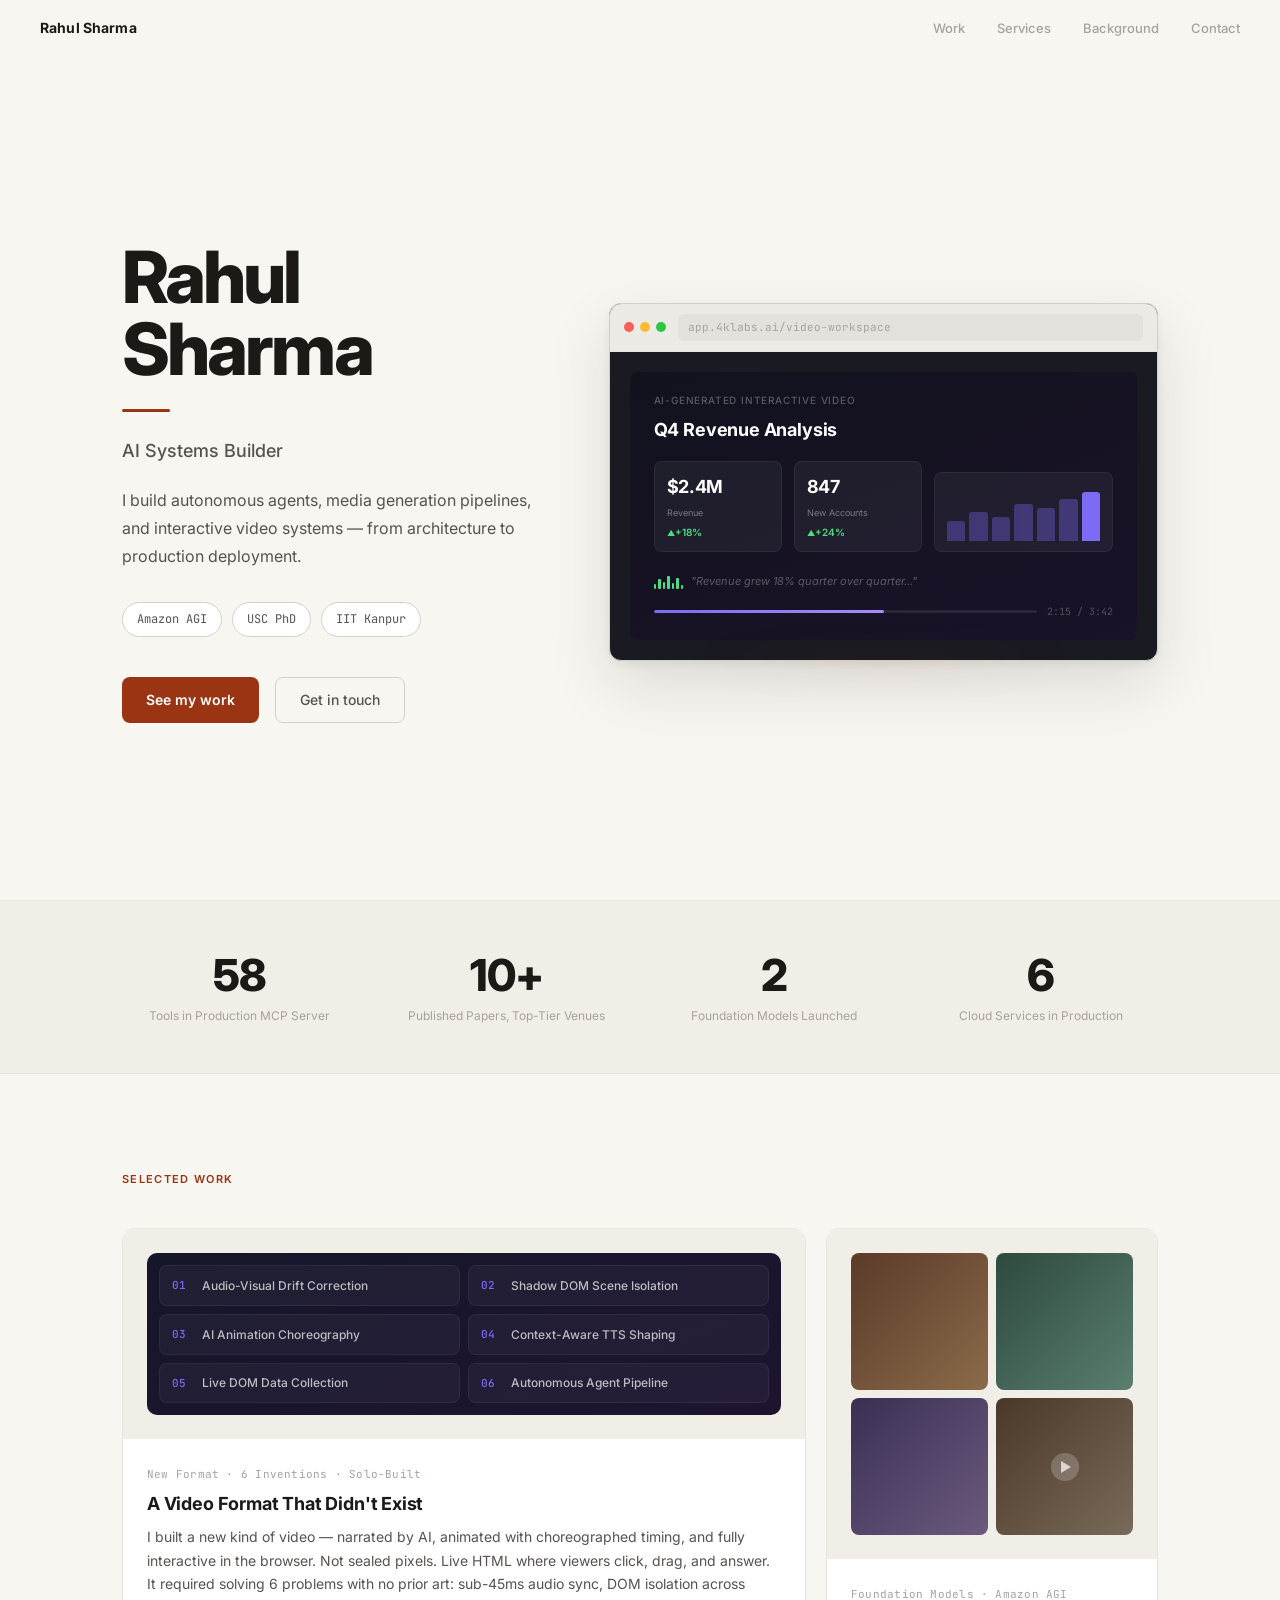
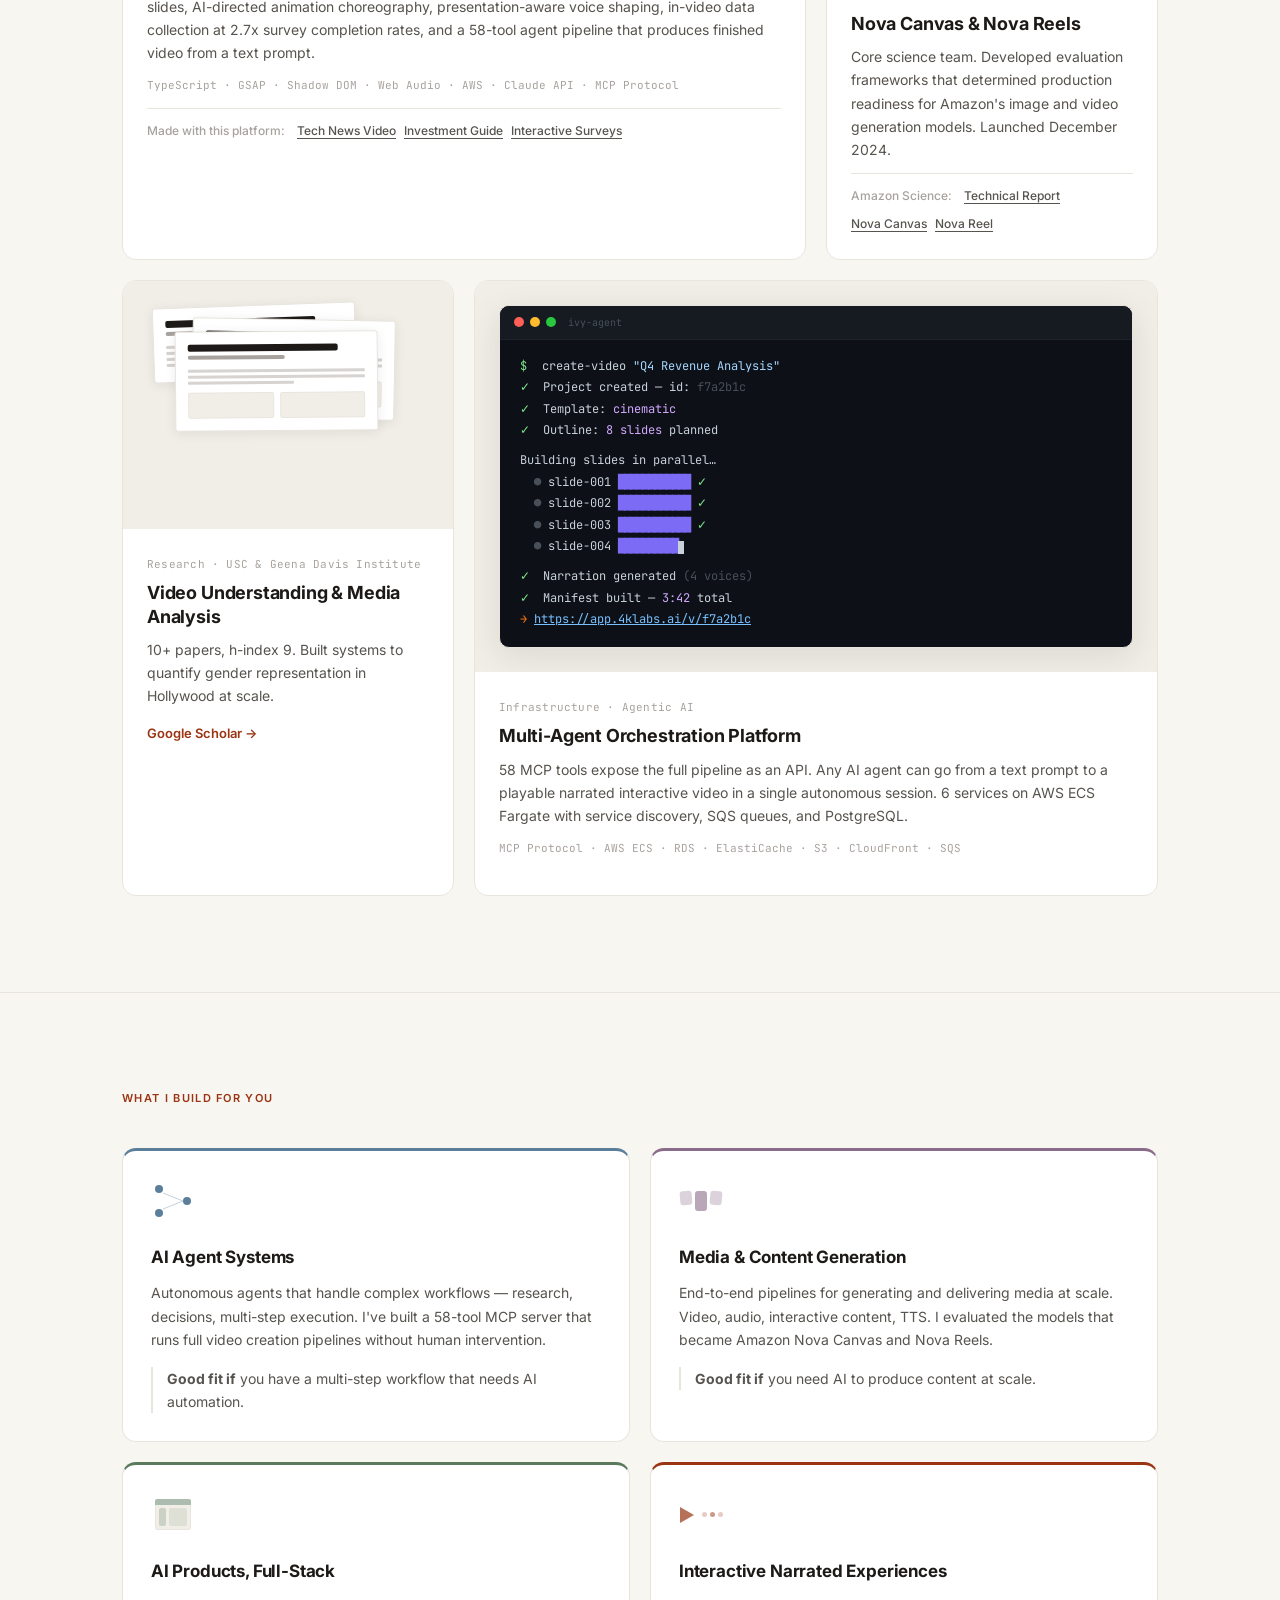
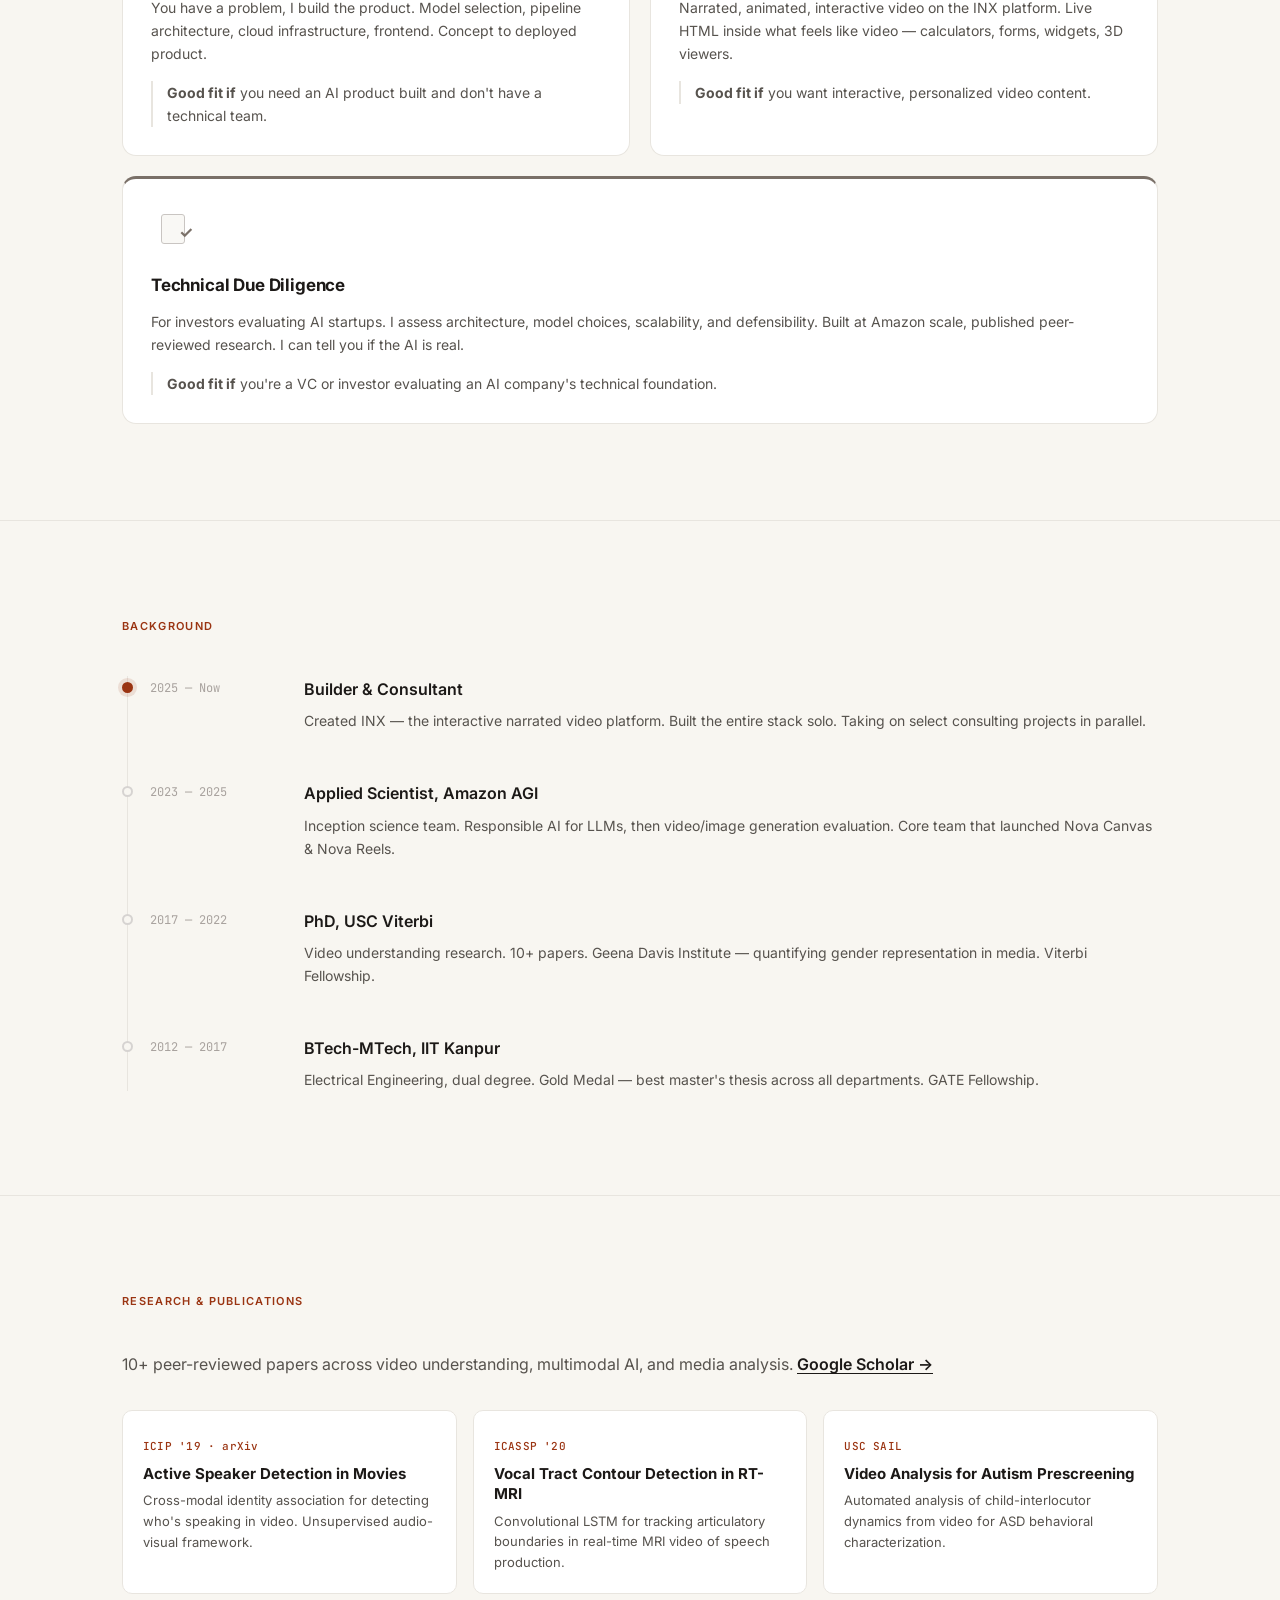
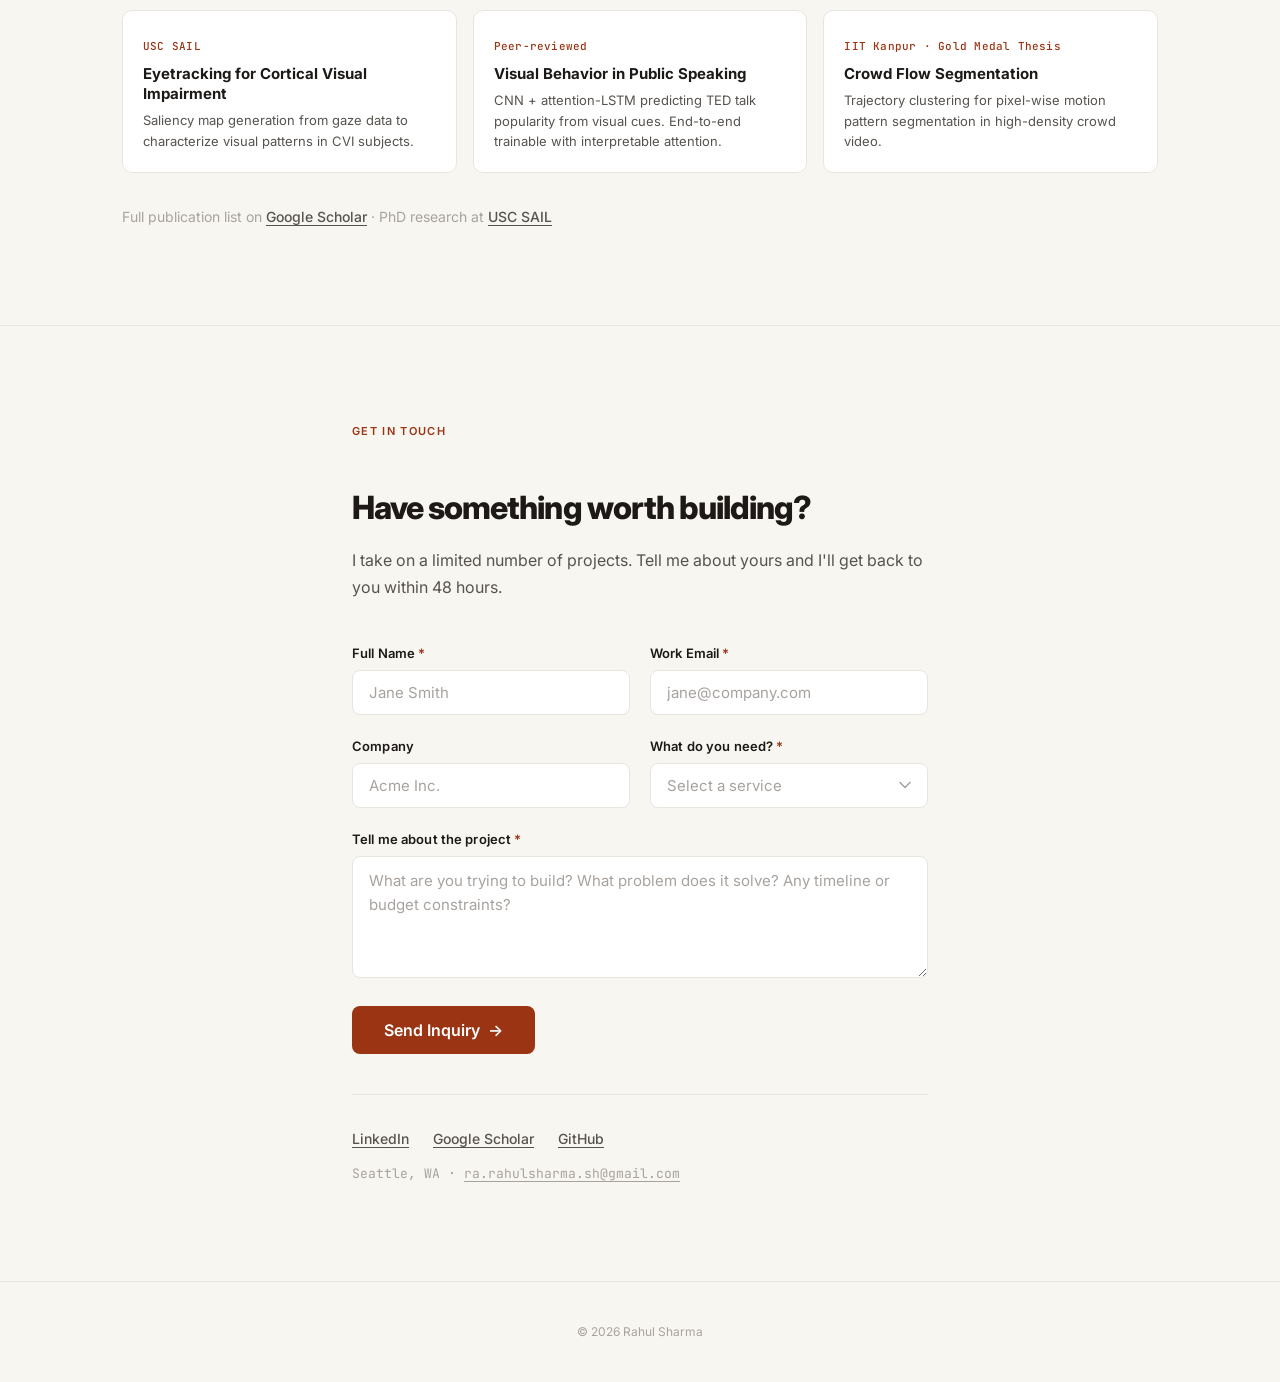
==== commit 3f0c6752: "feat: professional contact form, INX 6-inventions card, research section, Amazon Science links - Rep" ====
--- a/index.html
+++ b/index.html
@@ -52,29 +52,32 @@
                 </div>
                 <div class="browser-body">
                     <div class="inx-slide">
-                        <p class="slide-label">Interactive Pricing Survey</p>
-                        <h4 class="slide-heading">Select Your Package</h4>
-                        <div class="slide-cards-row">
-                            <div class="pkg-card">
-                                <div class="pkg-name">Basic</div>
-                                <div class="pkg-price">$29<span>/mo</span></div>
-                                <div class="pkg-feat">5 users</div>
+                        <p class="slide-label">AI-Generated Interactive Video</p>
+                        <h4 class="slide-heading">Q4 Revenue Analysis</h4>
+                        <div class="slide-dashboard">
+                            <div class="dash-metric">
+                                <div class="dash-value">$2.4M</div>
+                                <div class="dash-label">Revenue</div>
+                                <div class="dash-change up">+18%</div>
                             </div>
-                            <div class="pkg-card selected">
-                                <div class="pkg-badge">SELECTED</div>
-                                <div class="pkg-name">Pro</div>
-                                <div class="pkg-price">$79<span>/mo</span></div>
-                                <div class="pkg-feat">25 users</div>
+                            <div class="dash-metric">
+                                <div class="dash-value">847</div>
+                                <div class="dash-label">New Accounts</div>
+                                <div class="dash-change up">+24%</div>
                             </div>
-                            <div class="pkg-card">
-                                <div class="pkg-name">Enterprise</div>
-                                <div class="pkg-price">$199<span>/mo</span></div>
-                                <div class="pkg-feat">Unlimited</div>
+                            <div class="dash-chart">
+                                <div class="spark-bar" style="height:35%"></div>
+                                <div class="spark-bar" style="height:50%"></div>
+                                <div class="spark-bar" style="height:42%"></div>
+                                <div class="spark-bar" style="height:65%"></div>
+                                <div class="spark-bar" style="height:58%"></div>
+                                <div class="spark-bar" style="height:72%"></div>
+                                <div class="spark-bar active" style="height:85%"></div>
                             </div>
                         </div>
                         <div class="slide-audio">
                             <div class="audio-bars"><span></span><span></span><span></span><span></span><span></span><span></span><span></span></div>
-                            <span class="audio-script">"Based on your team of 18 reps..."</span>
+                            <span class="audio-script">"Revenue grew 18% quarter over quarter..."</span>
                         </div>
                         <div class="slide-timeline">
                             <div class="timeline-track"><div class="timeline-fill"></div></div>
@@ -119,38 +122,44 @@
             <!-- INX — Large Card -->
             <div class="bento-card bento-wide card-reveal">
                 <div class="card-visual">
-                    <div class="inx-multi-view">
-                        <div class="mini-slide ms-1">
-                            <div class="ms-bar"></div>
-                            <div class="ms-title"></div>
-                            <div class="ms-grid"><div class="ms-block"></div><div class="ms-block"></div><div class="ms-block"></div></div>
-                            <div class="ms-wave"></div>
-                        </div>
-                        <div class="mini-slide ms-2">
-                            <div class="ms-bar"></div>
-                            <div class="ms-circle"></div>
-                            <div class="ms-lines"><div></div><div></div><div></div></div>
-                            <div class="ms-wave"></div>
-                        </div>
-                        <div class="mini-slide ms-3">
-                            <div class="ms-bar"></div>
-                            <div class="ms-chart">
-                                <div class="chart-bar" style="height:40%"></div>
-                                <div class="chart-bar" style="height:70%"></div>
-                                <div class="chart-bar" style="height:55%"></div>
-                                <div class="chart-bar" style="height:85%"></div>
-                                <div class="chart-bar" style="height:60%"></div>
-                            </div>
-                            <div class="ms-wave"></div>
+                    <div class="inx-problems">
+                        <div class="problem-item">
+                            <div class="problem-num">01</div>
+                            <div class="problem-text">Audio-Visual Drift Correction</div>
+                        </div>
+                        <div class="problem-item">
+                            <div class="problem-num">02</div>
+                            <div class="problem-text">Shadow DOM Scene Isolation</div>
+                        </div>
+                        <div class="problem-item">
+                            <div class="problem-num">03</div>
+                            <div class="problem-text">AI Animation Choreography</div>
+                        </div>
+                        <div class="problem-item">
+                            <div class="problem-num">04</div>
+                            <div class="problem-text">Context-Aware TTS Shaping</div>
+                        </div>
+                        <div class="problem-item">
+                            <div class="problem-num">05</div>
+                            <div class="problem-text">Live DOM Data Collection</div>
+                        </div>
+                        <div class="problem-item">
+                            <div class="problem-num">06</div>
+                            <div class="problem-text">Autonomous Agent Pipeline</div>
                         </div>
                     </div>
                 </div>
                 <div class="card-body">
-                    <span class="card-tag">Platform &middot; Solo-Built</span>
-                    <h3>INX &mdash; Interactive Narrated Video</h3>
-                    <p>AI agents create narrated, animated, interactive video from a text prompt. 58-tool MCP server, GSAP animation engine, Shadow DOM isolation, audio-timeline drift correction, 13-check compilation pipeline. AWS with GCP fallback.</p>
-                    <div class="card-tech">TypeScript &middot; GSAP &middot; Shadow DOM &middot; Web Audio &middot; AWS &middot; Claude API &middot; MCP</div>
-                    <a href="https://app.4klabs.ai" class="card-link" target="_blank" rel="noopener">View platform &rarr;</a>
+                    <span class="card-tag">New Format &middot; 6 Inventions &middot; Solo-Built</span>
+                    <h3>A Video Format That Didn't Exist</h3>
+                    <p>I built a new kind of video — narrated by AI, animated with choreographed timing, and fully interactive in the browser. Not sealed pixels. Live HTML where viewers click, drag, and answer. It required solving 6 problems with no prior art: sub-45ms audio sync, DOM isolation across slides, AI-directed animation choreography, presentation-aware voice shaping, in-video data collection at 2.7x survey completion rates, and a 58-tool agent pipeline that produces finished video from a text prompt.</p>
+                    <div class="card-tech">TypeScript &middot; GSAP &middot; Shadow DOM &middot; Web Audio &middot; AWS &middot; Claude API &middot; MCP Protocol</div>
+                    <div class="card-examples">
+                        <span class="examples-label">Made with this platform:</span>
+                        <a href="https://4klabs.ai/blog/weekly-download-35-biggest-week-in-tech.html" target="_blank" rel="noopener">Tech News Video</a>
+                        <a href="https://4klabs.ai/blog/private-equity-real-estate-investing-101.html" target="_blank" rel="noopener">Investment Guide</a>
+                        <a href="https://4klabs.ai/blog/interactive-narrated-surveys.html" target="_blank" rel="noopener">Interactive Surveys</a>
+                    </div>
                 </div>
             </div>
 
@@ -170,6 +179,12 @@
                     <span class="card-tag">Foundation Models &middot; Amazon AGI</span>
                     <h3>Nova Canvas &amp; Nova Reels</h3>
                     <p>Core science team. Developed evaluation frameworks that determined production readiness for Amazon's image and video generation models. Launched December 2024.</p>
+                    <div class="card-examples">
+                        <span class="examples-label">Amazon Science:</span>
+                        <a href="https://www.amazon.science/publications/the-amazon-nova-family-of-models-technical-report-and-model-card" target="_blank" rel="noopener">Technical Report</a>
+                        <a href="https://www.amazon.science/blog/amazon-nova-canvas-examples" target="_blank" rel="noopener">Nova Canvas</a>
+                        <a href="https://www.amazon.science/blog/amazon-nova-reel-examples" target="_blank" rel="noopener">Nova Reel</a>
+                    </div>
                 </div>
             </div>
 
@@ -338,6 +353,47 @@
     </div>
 </section>
 
+<!-- ═══════════════════ RESEARCH ═══════════════════ -->
+<section id="research">
+    <div class="container">
+        <h2 class="section-label">Research &amp; Publications</h2>
+        <p class="research-intro">10+ peer-reviewed papers across video understanding, multimodal AI, and media analysis. <a href="https://scholar.google.com/citations?user=uHM00UUAAAAJ&hl=en" target="_blank" rel="noopener">Google Scholar &rarr;</a></p>
+        <div class="research-grid">
+            <a href="https://github.com/rash1993/movie-asd" target="_blank" rel="noopener" class="research-item card-reveal">
+                <span class="research-venue">ICIP '19 &middot; arXiv</span>
+                <h4>Active Speaker Detection in Movies</h4>
+                <p>Cross-modal identity association for detecting who's speaking in video. Unsupervised audio-visual framework.</p>
+            </a>
+            <a href="https://ieeexplore.ieee.org/abstract/document/9053111" target="_blank" rel="noopener" class="research-item card-reveal">
+                <span class="research-venue">ICASSP '20</span>
+                <h4>Vocal Tract Contour Detection in RT-MRI</h4>
+                <p>Convolutional LSTM for tracking articulatory boundaries in real-time MRI video of speech production.</p>
+            </a>
+            <div class="research-item card-reveal">
+                <span class="research-venue">USC SAIL</span>
+                <h4>Video Analysis for Autism Prescreening</h4>
+                <p>Automated analysis of child-interlocutor dynamics from video for ASD behavioral characterization.</p>
+            </div>
+            <div class="research-item card-reveal">
+                <span class="research-venue">USC SAIL</span>
+                <h4>Eyetracking for Cortical Visual Impairment</h4>
+                <p>Saliency map generation from gaze data to characterize visual patterns in CVI subjects.</p>
+            </div>
+            <div class="research-item card-reveal">
+                <span class="research-venue">Peer-reviewed</span>
+                <h4>Visual Behavior in Public Speaking</h4>
+                <p>CNN + attention-LSTM predicting TED talk popularity from visual cues. End-to-end trainable with interpretable attention.</p>
+            </div>
+            <div class="research-item card-reveal">
+                <span class="research-venue">IIT Kanpur &middot; Gold Medal Thesis</span>
+                <h4>Crowd Flow Segmentation</h4>
+                <p>Trajectory clustering for pixel-wise motion pattern segmentation in high-density crowd video.</p>
+            </div>
+        </div>
+        <p class="research-footer">Full publication list on <a href="https://scholar.google.com/citations?user=uHM00UUAAAAJ&hl=en" target="_blank" rel="noopener">Google Scholar</a> &middot; PhD research at <a href="https://sail.usc.edu/~rahuls/" target="_blank" rel="noopener">USC SAIL</a></p>
+    </div>
+</section>
+
 <!-- ═══════════════════ CONTACT ═══════════════════ -->
 <section id="contact">
     <div class="container contact-container">
@@ -386,31 +442,6 @@
                 <textarea id="description" name="description" rows="4" required placeholder="What are you trying to build? What problem does it solve? Any timeline or budget constraints?"></textarea>
             </div>
 
-            <div class="form-row">
-                <div class="form-group">
-                    <label for="budget">Budget Range</label>
-                    <select id="budget" name="budget">
-                        <option value="" disabled selected>Select range</option>
-                        <option value="under-10k">Under $10K</option>
-                        <option value="10k-25k">$10K – $25K</option>
-                        <option value="25k-50k">$25K – $50K</option>
-                        <option value="50k-100k">$50K – $100K</option>
-                        <option value="100k+">$100K+</option>
-                        <option value="not-sure">Not sure yet</option>
-                    </select>
-                </div>
-                <div class="form-group">
-                    <label for="timeline">Timeline</label>
-                    <select id="timeline" name="timeline">
-                        <option value="" disabled selected>Select timeline</option>
-                        <option value="asap">ASAP</option>
-                        <option value="1-2-months">1 – 2 months</option>
-                        <option value="3-6-months">3 – 6 months</option>
-                        <option value="flexible">Flexible</option>
-                    </select>
-                </div>
-            </div>
-
             <button type="submit" class="form-submit">
                 Send Inquiry <span>&rarr;</span>
             </button>
--- a/styles.css
+++ b/styles.css
@@ -169,18 +169,29 @@
 }
 .slide-label { font-size: 0.625rem; font-weight: 500; text-transform: uppercase; letter-spacing: 0.08em; color: rgba(255,255,255,0.3); margin-bottom: 0.375rem; }
 .slide-heading { font-size: 1.125rem; font-weight: 700; color: white; margin-bottom: 1rem; letter-spacing: -0.01em; }
-.slide-cards-row { display: flex; gap: 0.625rem; margin-bottom: 1.25rem; }
-.pkg-card {
-    flex: 1; padding: 0.75rem;
+/* Dashboard mockup inside hero slide */
+.slide-dashboard { display: flex; gap: 0.75rem; margin-bottom: 1.25rem; align-items: flex-end; }
+.dash-metric {
+    flex: 1; padding: 0.625rem 0.75rem;
     background: rgba(255,255,255,0.05); border: 1px solid rgba(255,255,255,0.06);
-    border-radius: 8px; text-align: center;
-}
-.pkg-card.selected { background: rgba(120,107,245,0.12); border-color: rgba(120,107,245,0.4); }
-.pkg-badge { font-size: 0.5rem; font-weight: 700; letter-spacing: 0.08em; color: #7c6bf5; margin-bottom: 0.25rem; }
-.pkg-name { font-size: 0.6875rem; font-weight: 600; color: rgba(255,255,255,0.8); margin-bottom: 0.125rem; }
-.pkg-price { font-size: 1rem; font-weight: 700; color: white; }
-.pkg-price span { font-size: 0.625rem; font-weight: 400; color: rgba(255,255,255,0.4); }
-.pkg-feat { font-size: 0.5625rem; color: rgba(255,255,255,0.3); margin-top: 0.25rem; }
+    border-radius: 8px;
+}
+.dash-value { font-size: 1.125rem; font-weight: 700; color: white; letter-spacing: -0.02em; }
+.dash-label { font-size: 0.5625rem; color: rgba(255,255,255,0.4); margin-top: 0.125rem; }
+.dash-change { font-size: 0.625rem; font-weight: 600; margin-top: 0.25rem; }
+.dash-change.up { color: #4ade80; }
+.dash-change.up::before { content: "\25B2 "; font-size: 0.5rem; }
+.dash-chart {
+    flex: 1.5; display: flex; align-items: flex-end; gap: 4px;
+    padding: 0.625rem 0.75rem; height: 80px;
+    background: rgba(255,255,255,0.05); border: 1px solid rgba(255,255,255,0.06);
+    border-radius: 8px;
+}
+.spark-bar {
+    flex: 1; background: rgba(120,107,245,0.35); border-radius: 3px 3px 0 0;
+    transition: background 0.3s;
+}
+.spark-bar.active { background: #7c6bf5; }
 
 .slide-audio { display: flex; align-items: center; gap: 0.5rem; margin-bottom: 0.75rem; }
 .audio-bars { display: flex; gap: 2px; align-items: flex-end; height: 14px; }
@@ -269,31 +280,44 @@
 .card-link:hover { opacity: 0.8; }
 
 /* ─── INX Multi-Slide Mockup ─── */
-.inx-multi-view { display: flex; gap: 0.75rem; width: 100%; }
-.mini-slide {
-    flex: 1;
+/* INX 6-problems grid */
+.inx-problems {
+    display: grid; grid-template-columns: 1fr 1fr; gap: 0.5rem; width: 100%;
     background: linear-gradient(160deg, #16162a, #1e1430);
-    border-radius: 8px; padding: 0.75rem;
-    display: flex; flex-direction: column; gap: 0.5rem;
-    min-height: 160px;
-    border: 1px solid rgba(255,255,255,0.04);
-}
-.ms-bar { height: 3px; width: 60%; border-radius: 2px; background: rgba(255,255,255,0.08); }
-.ms-title { height: 8px; width: 80%; border-radius: 2px; background: rgba(255,255,255,0.15); }
-.ms-grid { display: flex; gap: 4px; flex: 1; align-items: stretch; }
-.ms-block { flex: 1; border-radius: 4px; background: rgba(120,107,245,0.15); border: 1px solid rgba(120,107,245,0.2); }
-.ms-circle {
-    width: 40px; height: 40px; border-radius: 50%;
-    background: linear-gradient(135deg, rgba(167,139,250,0.3), rgba(79,140,247,0.3));
-    align-self: center;
-}
-.ms-lines { display: flex; flex-direction: column; gap: 3px; flex: 1; justify-content: center; }
-.ms-lines div { height: 4px; border-radius: 2px; background: rgba(255,255,255,0.06); }
-.ms-lines div:nth-child(2) { width: 75%; }
-.ms-lines div:nth-child(3) { width: 50%; }
-.ms-wave { height: 3px; border-radius: 2px; background: linear-gradient(90deg, #4ade80, transparent); width: 70%; margin-top: auto; }
-.ms-chart { display: flex; gap: 4px; align-items: flex-end; flex: 1; padding-top: 0.5rem; }
-.chart-bar { flex: 1; border-radius: 2px 2px 0 0; background: linear-gradient(to top, rgba(52,211,153,0.3), rgba(52,211,153,0.6)); }
+    border-radius: 10px; padding: 0.75rem;
+}
+.problem-item {
+    display: flex; align-items: center; gap: 0.625rem;
+    padding: 0.625rem 0.75rem;
+    background: rgba(255,255,255,0.04);
+    border: 1px solid rgba(255,255,255,0.06);
+    border-radius: 8px;
+}
+.problem-num {
+    font-family: var(--mono); font-size: 0.6875rem; font-weight: 500;
+    color: #7c6bf5; min-width: 1.25rem;
+}
+.problem-text {
+    font-size: 0.75rem; font-weight: 500; color: rgba(255,255,255,0.7);
+    line-height: 1.3;
+}
+
+/* "Made with" examples links */
+.card-examples {
+    display: flex; flex-wrap: wrap; align-items: center; gap: 0.5rem;
+    margin-top: 0.75rem; padding-top: 0.75rem;
+    border-top: 1px solid var(--border);
+}
+.examples-label {
+    font-size: 0.75rem; font-weight: 500; color: var(--ink-tertiary);
+    margin-right: 0.25rem;
+}
+.card-examples a {
+    font-size: 0.75rem; font-weight: 500; color: var(--ink-secondary);
+    text-decoration: underline; text-underline-offset: 3px;
+    transition: color 0.2s;
+}
+.card-examples a:hover { color: var(--accent); }
 
 /* ─── Nova Grid Mockup ─── */
 .nova-grid { display: grid; grid-template-columns: 1fr 1fr; gap: 8px; width: 100%; }
@@ -449,6 +473,51 @@
 .tl-content h3 { font-size: 1rem; font-weight: 600; color: var(--ink); margin-bottom: 0.375rem; }
 .tl-content p { font-size: 0.875rem; color: var(--ink-secondary); line-height: 1.65; }
 
+/* ─── Research ─── */
+#research { padding: 6rem 0; border-top: 1px solid var(--border); }
+.research-intro {
+    font-size: 1rem; color: var(--ink-secondary); line-height: 1.7;
+    margin-bottom: 2rem;
+}
+.research-intro a { color: var(--ink); font-weight: 600; text-decoration: underline; text-underline-offset: 3px; }
+.research-intro a:hover { color: var(--accent); }
+.research-grid {
+    display: grid; grid-template-columns: repeat(3, 1fr); gap: 1rem;
+    margin-bottom: 2rem;
+}
+.research-item {
+    padding: 1.25rem;
+    background: var(--card);
+    border: 1px solid var(--border);
+    border-radius: 10px;
+    transition: border-color 0.25s, box-shadow 0.25s;
+    text-decoration: none;
+    display: block;
+}
+a.research-item:hover { border-color: var(--accent); box-shadow: 0 4px 16px rgba(154,52,18,0.06); }
+.research-venue {
+    display: inline-block;
+    font-family: var(--mono); font-size: 0.6875rem; font-weight: 500;
+    color: var(--accent); letter-spacing: 0.02em;
+    margin-bottom: 0.5rem;
+}
+.research-item h4 {
+    font-size: 0.9375rem; font-weight: 700; color: var(--ink);
+    line-height: 1.35; margin-bottom: 0.375rem;
+}
+.research-item p {
+    font-size: 0.8125rem; color: var(--ink-secondary); line-height: 1.6;
+    margin: 0;
+}
+.research-footer {
+    font-size: 0.875rem; color: var(--ink-tertiary);
+}
+.research-footer a {
+    color: var(--ink-secondary); font-weight: 500;
+    text-decoration: underline; text-underline-offset: 3px;
+}
+.research-footer a:hover { color: var(--accent); }
+
 /* ─── Contact ─── */
 #contact { padding: 6rem 0; border-top: 1px solid var(--border); }
 .contact-container { max-width: 640px; }
@@ -552,6 +621,7 @@
     .stats-grid { grid-template-columns: repeat(2, 1fr); gap: 1.5rem; }
     .services-grid { grid-template-columns: 1fr; }
     .svc-wide { grid-column: span 1; }
+    .research-grid { grid-template-columns: 1fr 1fr; }
     .form-row { grid-template-columns: 1fr; }
 }
 
@@ -565,13 +635,12 @@
     .btn-primary, .btn-ghost { justify-content: center; }
     .stats-grid { grid-template-columns: repeat(2, 1fr); gap: 1rem; }
     .stat-num { font-size: 1.75rem; }
-    .slide-cards-row { gap: 0.375rem; }
-    .pkg-card { padding: 0.5rem; }
-    .pkg-price { font-size: 0.875rem; }
-    .inx-multi-view { flex-direction: column; gap: 0.5rem; }
-    .mini-slide { min-height: 100px; }
+    .slide-dashboard { flex-wrap: wrap; }
+    .dash-chart { flex-basis: 100%; }
+    .inx-problems { grid-template-columns: 1fr; }
     .tl-entry { grid-template-columns: 1fr; gap: 0.25rem; }
-    #work, #services, #background, #contact { padding: 4rem 0; }
+    .research-grid { grid-template-columns: 1fr; }
+    #work, #services, #background, #research, #contact { padding: 4rem 0; }
 }
 
 /* ─── Reduced Motion ─── */
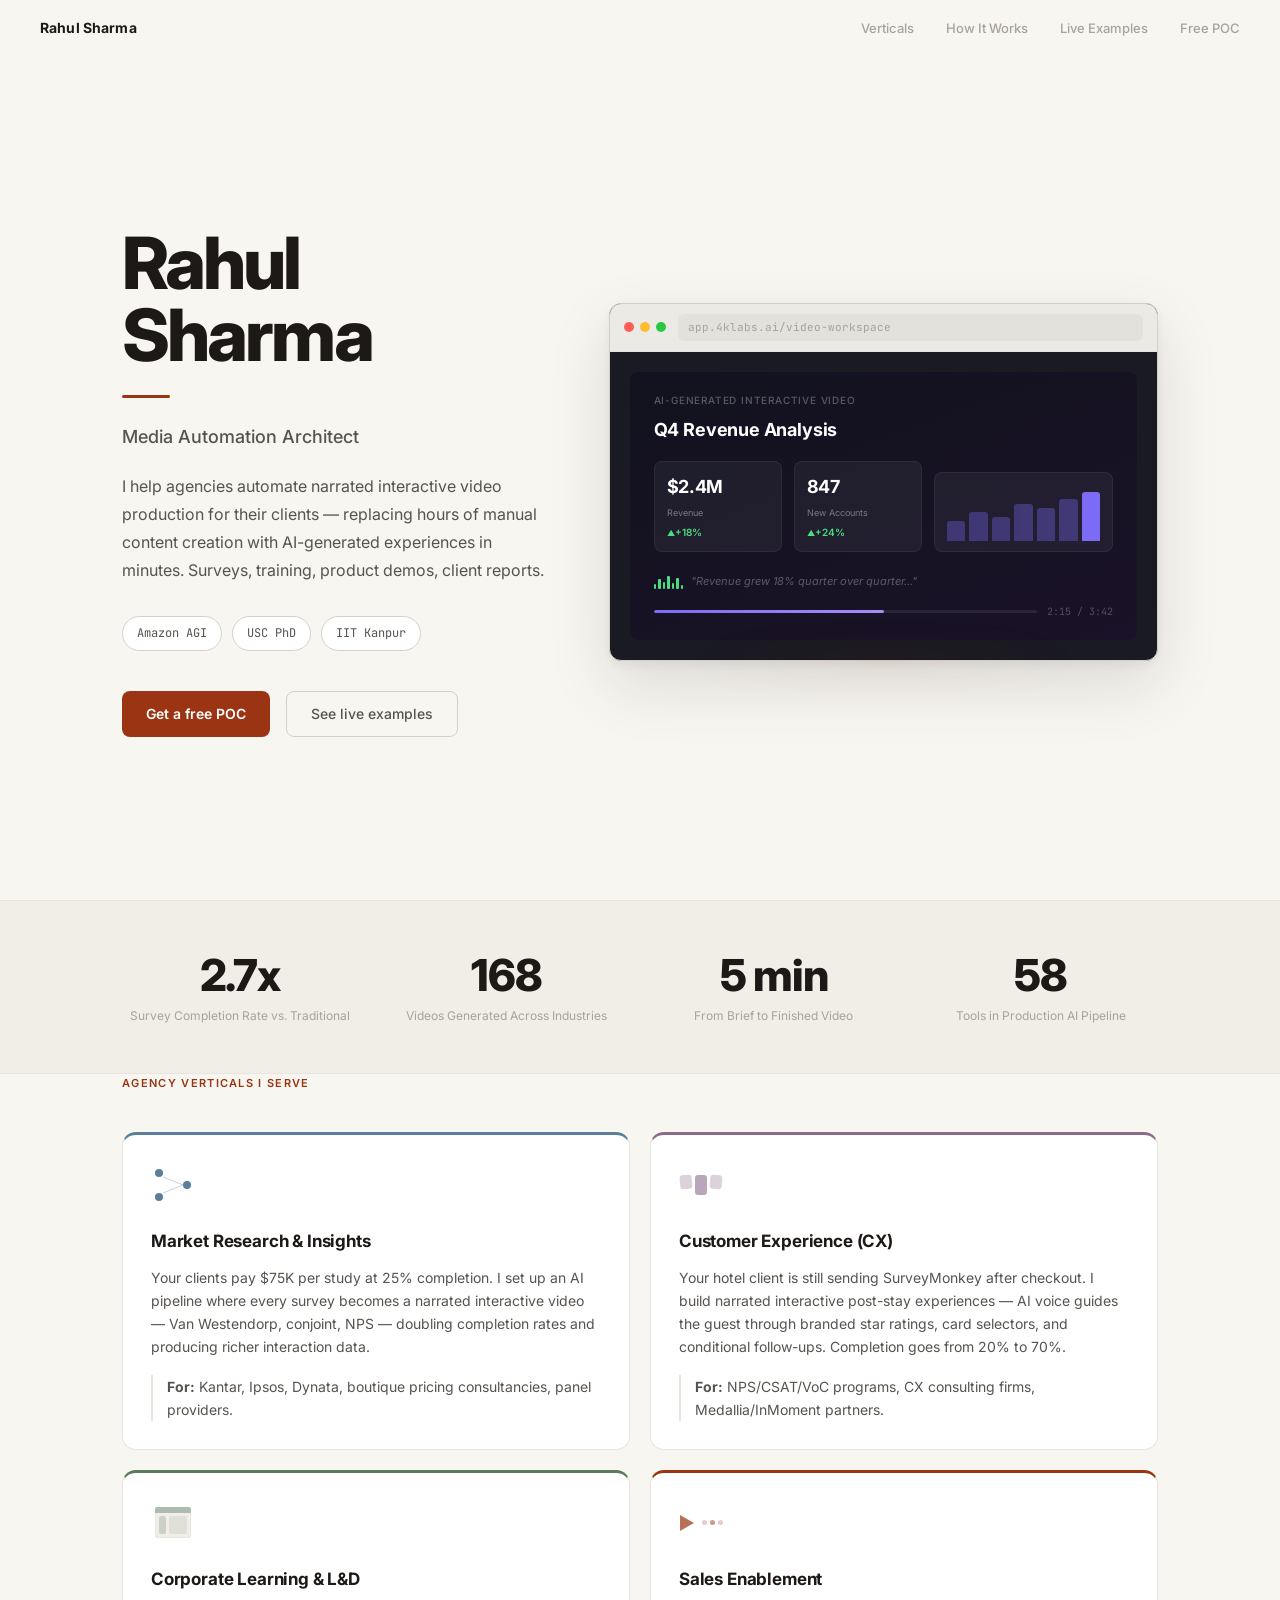
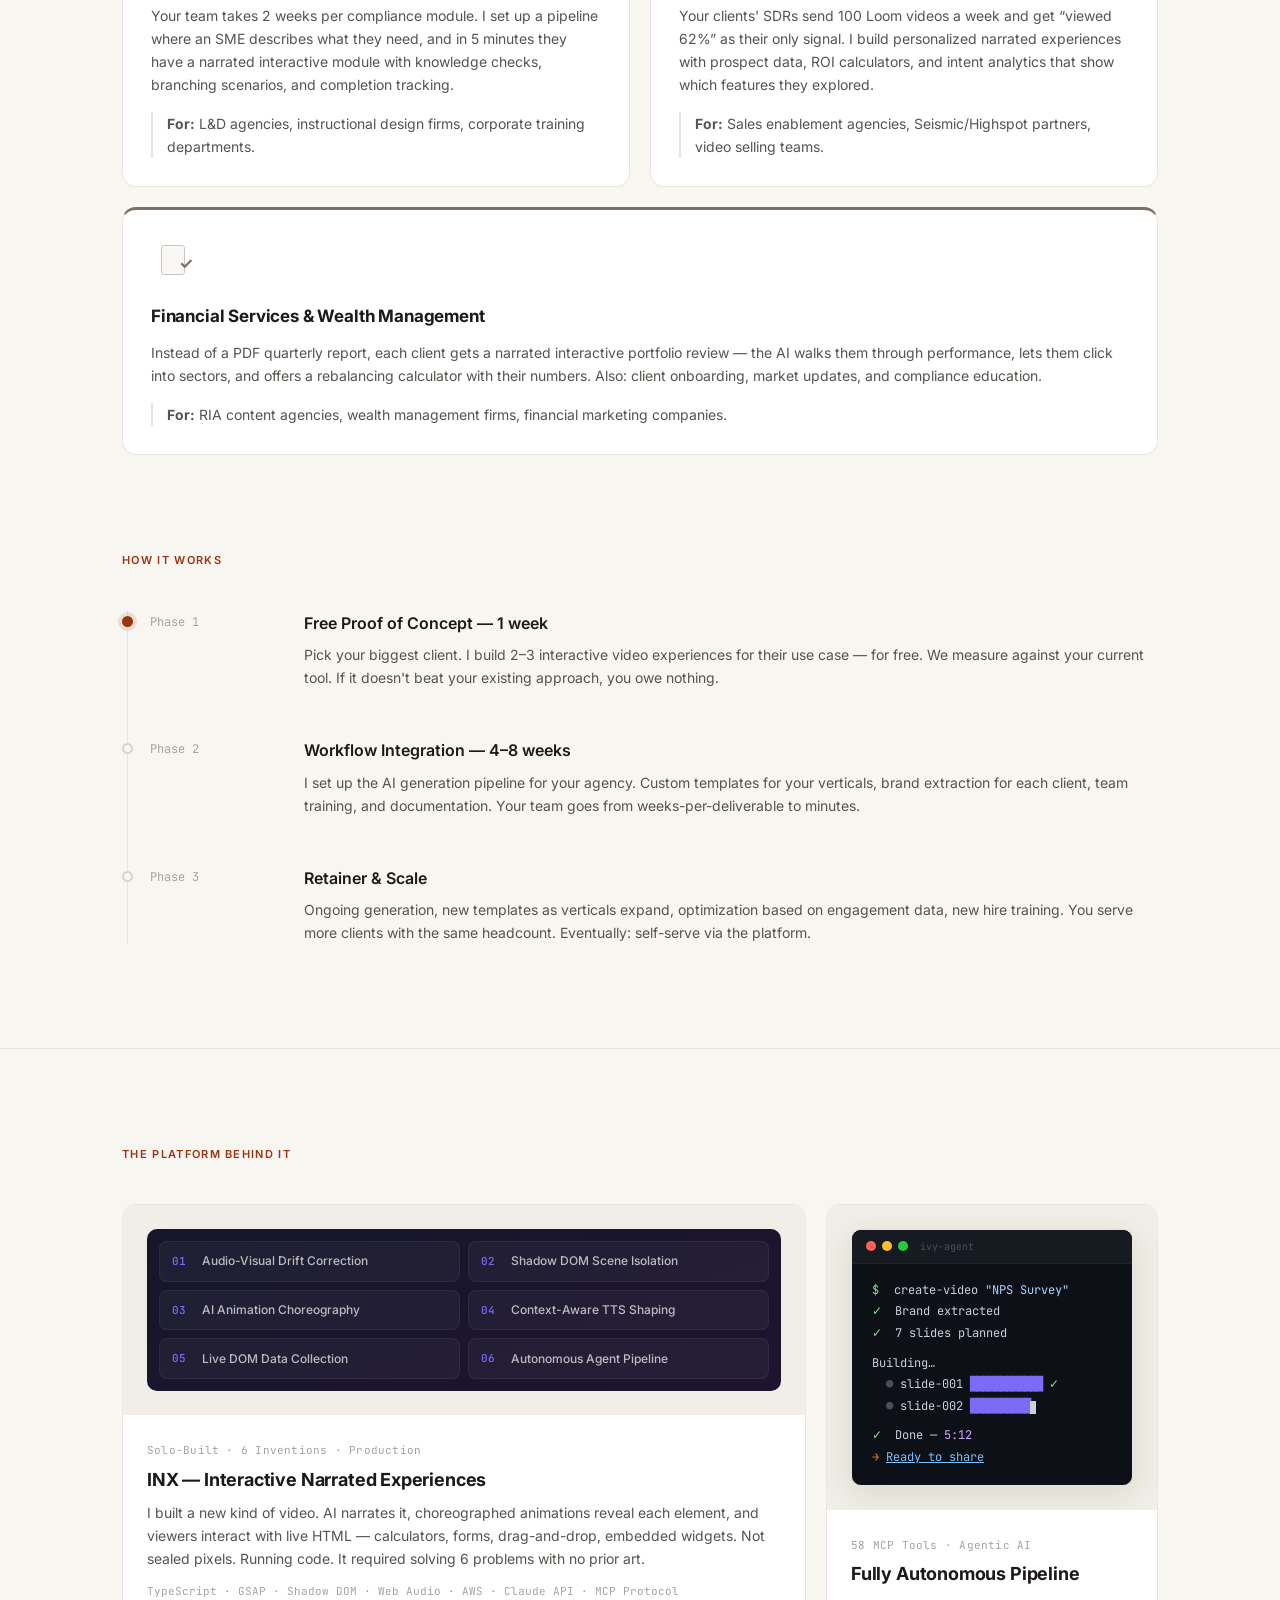
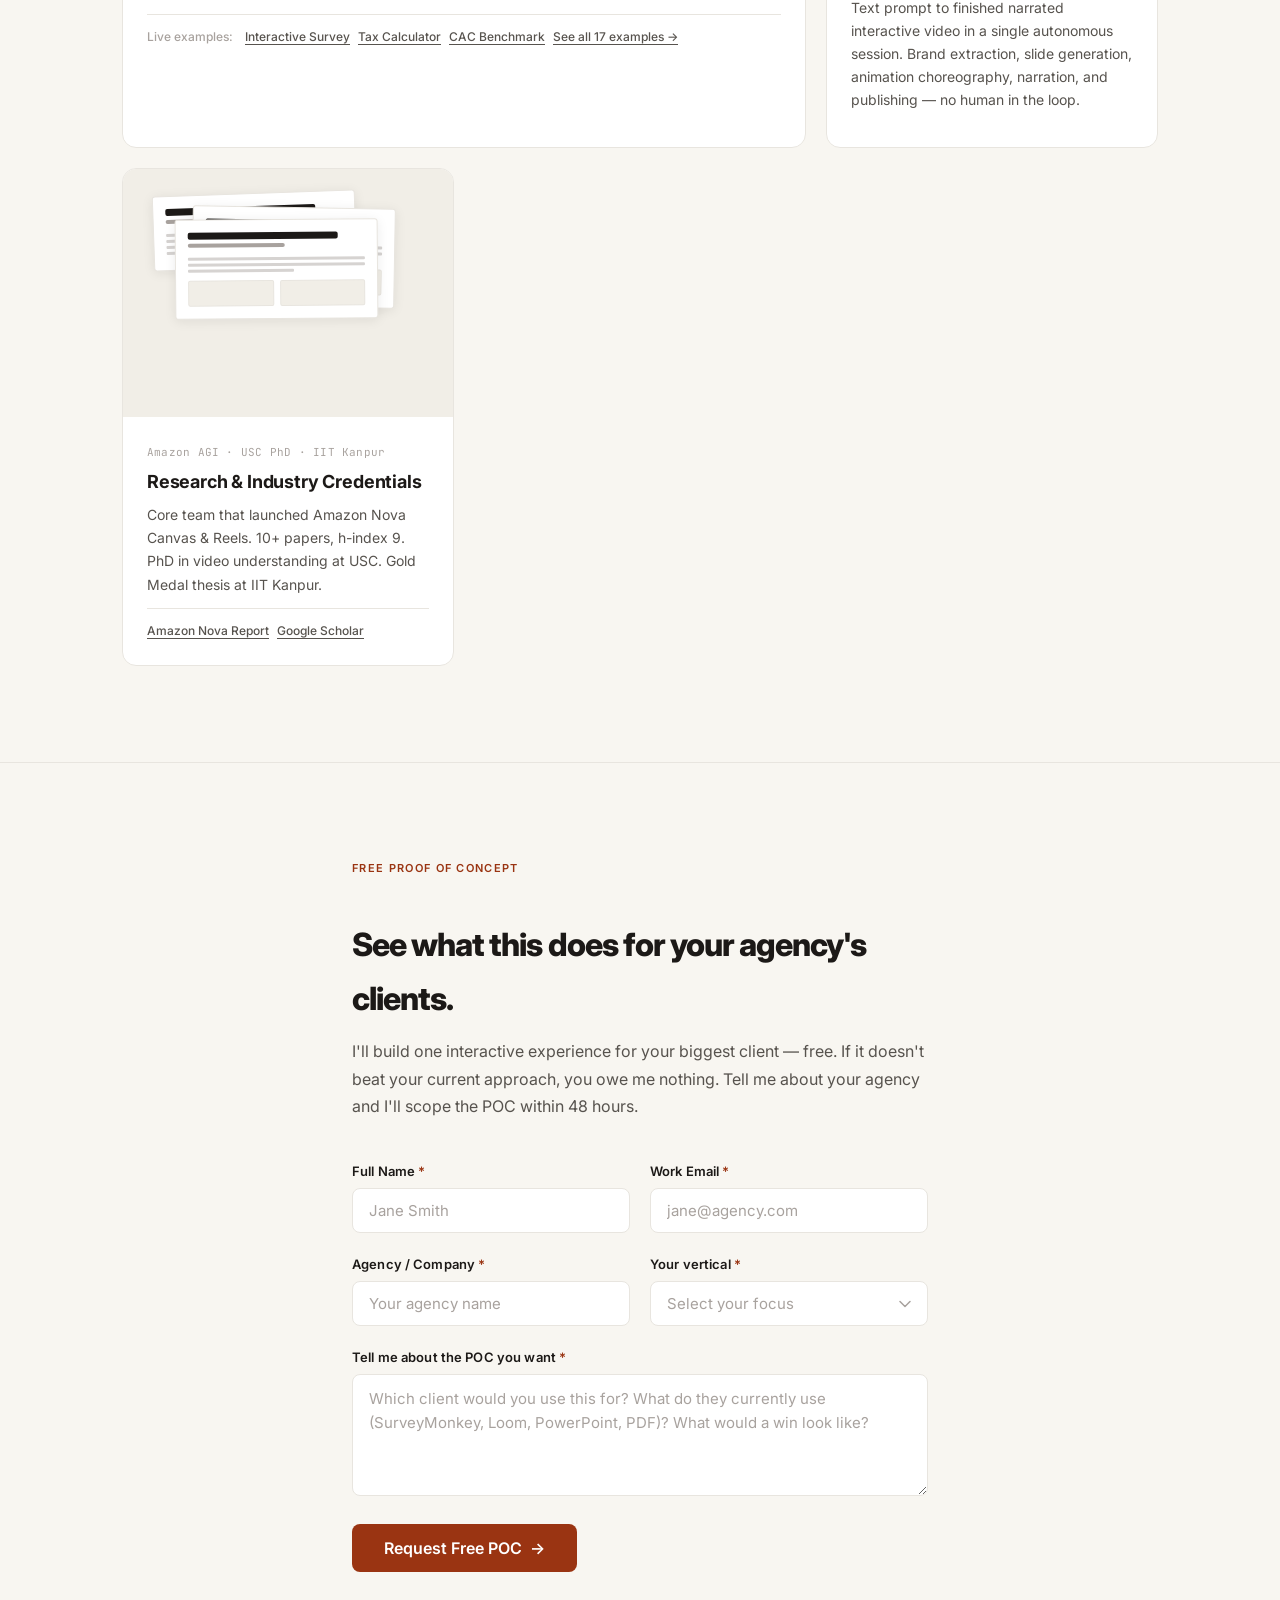
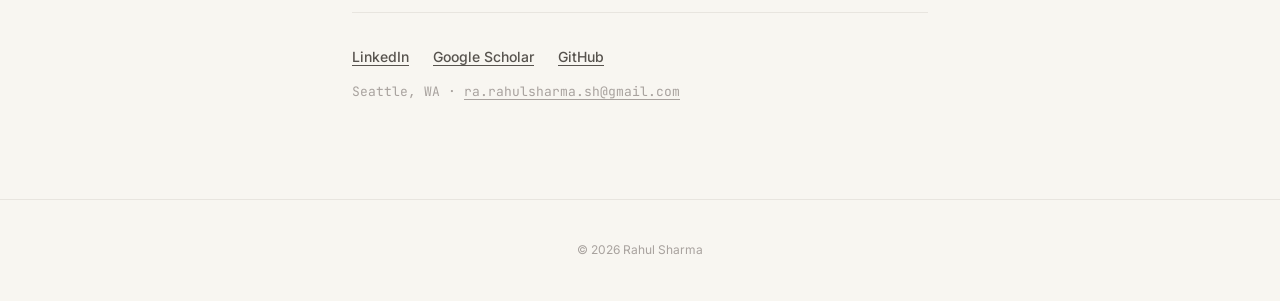
==== commit e6231154: "feat: add pH Detective education showcase and showcase page Add interactive pH Detective video (8 sl" ====
--- a/index.html
+++ b/index.html
@@ -3,10 +3,10 @@
 <head>
     <meta charset="UTF-8">
     <meta name="viewport" content="width=device-width, initial-scale=1.0">
-    <title>Rahul Sharma — AI Systems Builder</title>
-    <meta name="description" content="I build production AI systems — autonomous agents, media generation pipelines, and interactive video. Amazon AGI, USC PhD, IIT Kanpur.">
-    <meta property="og:title" content="Rahul Sharma — AI Systems Builder">
-    <meta property="og:description" content="Production AI systems, autonomous agents, and interactive media. From architecture to deployment.">
+    <title>Rahul Sharma — Media Automation Architect</title>
+    <meta name="description" content="I help agencies automate narrated interactive video production for their clients — replacing hours of manual content creation with AI-generated experiences in minutes. Amazon AGI, USC PhD.">
+    <meta property="og:title" content="Rahul Sharma — Media Automation for Agencies">
+    <meta property="og:description" content="Interactive narrated video automation for market research, CX, L&D, and sales enablement agencies. 2.7x completion rates. Minutes, not weeks.">
     <meta property="og:type" content="website">
     <link rel="icon" href="data:image/svg+xml,<svg xmlns='http://www.w3.org/2000/svg' viewBox='0 0 100 100'><text y='.88em' font-size='85' font-family='Georgia,serif' font-weight='bold' fill='%231C1917'>R</text></svg>">
     <link rel="preconnect" href="https://fonts.googleapis.com">
@@ -19,10 +19,10 @@
 <nav id="nav">
     <a href="#" class="nav-name">Rahul Sharma</a>
     <div class="nav-links">
-        <a href="#work">Work</a>
-        <a href="#services">Services</a>
-        <a href="#background">Background</a>
-        <a href="#contact">Contact</a>
+        <a href="#verticals">Verticals</a>
+        <a href="#work">How It Works</a>
+        <a href="/showcase.html">Live Examples</a>
+        <a href="#contact">Free POC</a>
     </div>
 </nav>
 
@@ -32,16 +32,16 @@
         <div class="hero-text">
             <h1>Rahul<br>Sharma</h1>
             <hr class="hero-rule">
-            <p class="hero-tagline">AI Systems Builder</p>
-            <p class="hero-desc">I build autonomous agents, media generation pipelines, and interactive video systems — from architecture to production deployment.</p>
+            <p class="hero-tagline">Media Automation Architect</p>
+            <p class="hero-desc">I help agencies automate narrated interactive video production for their clients &mdash; replacing hours of manual content creation with AI-generated experiences in minutes. Surveys, training, product demos, client reports.</p>
             <div class="hero-badges">
                 <span class="badge">Amazon AGI</span>
                 <span class="badge">USC PhD</span>
                 <span class="badge">IIT Kanpur</span>
             </div>
             <div class="hero-actions">
-                <a href="#work" class="btn-primary">See my work</a>
-                <a href="#contact" class="btn-ghost">Get in touch</a>
+                <a href="#contact" class="btn-primary">Get a free POC</a>
+                <a href="/showcase.html" class="btn-ghost">See live examples</a>
             </div>
         </div>
         <div class="hero-visual">
@@ -95,28 +95,117 @@
 <section id="stats">
     <div class="container stats-grid">
         <div class="stat">
+            <span class="stat-num">2.7x</span>
+            <span class="stat-label">Survey Completion Rate vs. Traditional</span>
+        </div>
+        <div class="stat">
+            <span class="stat-num">168</span>
+            <span class="stat-label">Videos Generated Across Industries</span>
+        </div>
+        <div class="stat">
+            <span class="stat-num">5 min</span>
+            <span class="stat-label">From Brief to Finished Video</span>
+        </div>
+        <div class="stat">
             <span class="stat-num">58</span>
-            <span class="stat-label">Tools in Production MCP Server</span>
-        </div>
-        <div class="stat">
-            <span class="stat-num">10+</span>
-            <span class="stat-label">Published Papers, Top-Tier Venues</span>
-        </div>
-        <div class="stat">
-            <span class="stat-num">2</span>
-            <span class="stat-label">Foundation Models Launched</span>
-        </div>
-        <div class="stat">
-            <span class="stat-num">6</span>
-            <span class="stat-label">Cloud Services in Production</span>
+            <span class="stat-label">Tools in Production AI Pipeline</span>
         </div>
     </div>
 </section>
 
-<!-- ═══════════════════ WORK ═══════════════════ -->
+<!-- ═══════════════════ VERTICALS ═══════════════════ -->
+<section id="verticals">
+    <div class="container">
+        <h2 class="section-label">Agency Verticals I Serve</h2>
+        <div class="services-grid">
+
+            <div class="svc-card card-reveal" style="--accent:#5B7E9A">
+                <div class="svc-icon">
+                    <div class="icon-nodes"><span></span><span></span><span></span>
+                        <svg viewBox="0 0 40 40"><line x1="10" y1="12" x2="30" y2="20"/><line x1="10" y1="28" x2="30" y2="20"/></svg>
+                    </div>
+                </div>
+                <h3>Market Research &amp; Insights</h3>
+                <p>Your clients pay $75K per study at 25% completion. I set up an AI pipeline where every survey becomes a narrated interactive video &mdash; Van Westendorp, conjoint, NPS &mdash; doubling completion rates and producing richer interaction data.</p>
+                <p class="svc-fit"><strong>For:</strong> Kantar, Ipsos, Dynata, boutique pricing consultancies, panel providers.</p>
+            </div>
+
+            <div class="svc-card card-reveal" style="--accent:#8B6B8A">
+                <div class="svc-icon">
+                    <div class="icon-media"><div></div><div></div><div></div></div>
+                </div>
+                <h3>Customer Experience (CX)</h3>
+                <p>Your hotel client is still sending SurveyMonkey after checkout. I build narrated interactive post-stay experiences &mdash; AI voice guides the guest through branded star ratings, card selectors, and conditional follow-ups. Completion goes from 20% to 70%.</p>
+                <p class="svc-fit"><strong>For:</strong> NPS/CSAT/VoC programs, CX consulting firms, Medallia/InMoment partners.</p>
+            </div>
+
+            <div class="svc-card card-reveal" style="--accent:#5A7A5E">
+                <div class="svc-icon">
+                    <div class="icon-product"><div class="ip-bar"></div><div class="ip-body"><div></div><div></div></div></div>
+                </div>
+                <h3>Corporate Learning &amp; L&amp;D</h3>
+                <p>Your team takes 2 weeks per compliance module. I set up a pipeline where an SME describes what they need, and in 5 minutes they have a narrated interactive module with knowledge checks, branching scenarios, and completion tracking.</p>
+                <p class="svc-fit"><strong>For:</strong> L&amp;D agencies, instructional design firms, corporate training departments.</p>
+            </div>
+
+            <div class="svc-card card-reveal" style="--accent:#9A3412">
+                <div class="svc-icon">
+                    <div class="icon-inx"><div class="ix-play"></div><div class="ix-dots"><span></span><span></span><span></span></div></div>
+                </div>
+                <h3>Sales Enablement</h3>
+                <p>Your clients' SDRs send 100 Loom videos a week and get &ldquo;viewed 62%&rdquo; as their only signal. I build personalized narrated experiences with prospect data, ROI calculators, and intent analytics that show which features they explored.</p>
+                <p class="svc-fit"><strong>For:</strong> Sales enablement agencies, Seismic/Highspot partners, video selling teams.</p>
+            </div>
+
+            <div class="svc-card svc-wide card-reveal" style="--accent:#7A7068">
+                <div class="svc-icon">
+                    <div class="icon-diligence"><div class="id-doc"></div><div class="id-check">&#10003;</div></div>
+                </div>
+                <h3>Financial Services &amp; Wealth Management</h3>
+                <p>Instead of a PDF quarterly report, each client gets a narrated interactive portfolio review &mdash; the AI walks them through performance, lets them click into sectors, and offers a rebalancing calculator with their numbers. Also: client onboarding, market updates, and compliance education.</p>
+                <p class="svc-fit"><strong>For:</strong> RIA content agencies, wealth management firms, financial marketing companies.</p>
+            </div>
+        </div>
+    </div>
+</section>
+
+<!-- ═══════════════════ HOW IT WORKS ═══════════════════ -->
 <section id="work">
     <div class="container">
-        <h2 class="section-label">Selected Work</h2>
+        <h2 class="section-label">How It Works</h2>
+        <div class="timeline">
+            <div class="tl-entry card-reveal">
+                <div class="tl-marker current"></div>
+                <div class="tl-period">Phase 1</div>
+                <div class="tl-content">
+                    <h3>Free Proof of Concept &mdash; 1 week</h3>
+                    <p>Pick your biggest client. I build 2&ndash;3 interactive video experiences for their use case &mdash; for free. We measure against your current tool. If it doesn't beat your existing approach, you owe nothing.</p>
+                </div>
+            </div>
+            <div class="tl-entry card-reveal">
+                <div class="tl-marker"></div>
+                <div class="tl-period">Phase 2</div>
+                <div class="tl-content">
+                    <h3>Workflow Integration &mdash; 4&ndash;8 weeks</h3>
+                    <p>I set up the AI generation pipeline for your agency. Custom templates for your verticals, brand extraction for each client, team training, and documentation. Your team goes from weeks-per-deliverable to minutes.</p>
+                </div>
+            </div>
+            <div class="tl-entry card-reveal">
+                <div class="tl-marker"></div>
+                <div class="tl-period">Phase 3</div>
+                <div class="tl-content">
+                    <h3>Retainer &amp; Scale</h3>
+                    <p>Ongoing generation, new templates as verticals expand, optimization based on engagement data, new hire training. You serve more clients with the same headcount. Eventually: self-serve via the platform.</p>
+                </div>
+            </div>
+        </div>
+    </div>
+</section>
+
+<!-- ═══════════════════ PLATFORM ═══════════════════ -->
+<section id="platform">
+    <div class="container">
+        <h2 class="section-label">The Platform Behind It</h2>
         <div class="bento-grid">
 
             <!-- INX — Large Card -->
@@ -150,45 +239,50 @@
                     </div>
                 </div>
                 <div class="card-body">
-                    <span class="card-tag">New Format &middot; 6 Inventions &middot; Solo-Built</span>
-                    <h3>A Video Format That Didn't Exist</h3>
-                    <p>I built a new kind of video — narrated by AI, animated with choreographed timing, and fully interactive in the browser. Not sealed pixels. Live HTML where viewers click, drag, and answer. It required solving 6 problems with no prior art: sub-45ms audio sync, DOM isolation across slides, AI-directed animation choreography, presentation-aware voice shaping, in-video data collection at 2.7x survey completion rates, and a 58-tool agent pipeline that produces finished video from a text prompt.</p>
+                    <span class="card-tag">Solo-Built &middot; 6 Inventions &middot; Production</span>
+                    <h3>INX &mdash; Interactive Narrated Experiences</h3>
+                    <p>I built a new kind of video. AI narrates it, choreographed animations reveal each element, and viewers interact with live HTML &mdash; calculators, forms, drag-and-drop, embedded widgets. Not sealed pixels. Running code. It required solving 6 problems with no prior art.</p>
                     <div class="card-tech">TypeScript &middot; GSAP &middot; Shadow DOM &middot; Web Audio &middot; AWS &middot; Claude API &middot; MCP Protocol</div>
                     <div class="card-examples">
-                        <span class="examples-label">Made with this platform:</span>
-                        <a href="https://4klabs.ai/blog/weekly-download-35-biggest-week-in-tech.html" target="_blank" rel="noopener">Tech News Video</a>
-                        <a href="https://4klabs.ai/blog/private-equity-real-estate-investing-101.html" target="_blank" rel="noopener">Investment Guide</a>
-                        <a href="https://4klabs.ai/blog/interactive-narrated-surveys.html" target="_blank" rel="noopener">Interactive Surveys</a>
-                    </div>
-                </div>
-            </div>
-
-            <!-- Amazon Nova -->
+                        <span class="examples-label">Live examples:</span>
+                        <a href="https://app.4klabs.ai/video/euhatcixtDhfdOzWSkZfHA" target="_blank" rel="noopener">Interactive Survey</a>
+                        <a href="https://app.4klabs.ai/video/3q5mmO5jM7aNEPwyZr9Oxg" target="_blank" rel="noopener">Tax Calculator</a>
+                        <a href="https://app.4klabs.ai/video/Lvv9GO1VqBXOwrbF1bP3mg" target="_blank" rel="noopener">CAC Benchmark</a>
+                        <a href="/showcase.html">See all 17 examples &rarr;</a>
+                    </div>
+                </div>
+            </div>
+
+            <!-- Agent Orchestration -->
             <div class="bento-card card-reveal">
                 <div class="card-visual">
-                    <div class="nova-grid">
-                        <div class="nova-img" style="background:linear-gradient(135deg,#5B3A29,#8B6B4A)"></div>
-                        <div class="nova-img" style="background:linear-gradient(135deg,#2D4A3E,#5A7E6F)"></div>
-                        <div class="nova-img" style="background:linear-gradient(135deg,#3A3054,#6B5A7E)"></div>
-                        <div class="nova-img nova-video" style="background:linear-gradient(135deg,#4A3828,#7A6A5A)">
-                            <div class="play-icon"></div>
+                    <div class="mockup-terminal">
+                        <div class="terminal-chrome">
+                            <div class="browser-dots"><span></span><span></span><span></span></div>
+                            <span class="terminal-title">ivy-agent</span>
+                        </div>
+                        <div class="terminal-body">
+                            <div class="t-line"><span class="t-prompt">$</span> create-video <span class="t-str">"NPS Survey"</span></div>
+                            <div class="t-line"><span class="t-ok">&#10003;</span> Brand extracted</div>
+                            <div class="t-line"><span class="t-ok">&#10003;</span> 7 slides planned</div>
+                            <div class="t-line t-gap"></div>
+                            <div class="t-line">Building&hellip;</div>
+                            <div class="t-line">&nbsp; <span class="t-dim">&#9679;</span> slide-001 <span class="t-bar">████████████</span> <span class="t-ok">&#10003;</span></div>
+                            <div class="t-line">&nbsp; <span class="t-dim">&#9679;</span> slide-002 <span class="t-bar">██████████</span><span class="t-cursor"></span></div>
+                            <div class="t-line t-gap"></div>
+                            <div class="t-line"><span class="t-ok">&#10003;</span> Done &mdash; <span class="t-val">5:12</span></div>
+                            <div class="t-line"><span class="t-arrow">&rarr;</span> <span class="t-url">Ready to share</span></div>
                         </div>
                     </div>
                 </div>
                 <div class="card-body">
-                    <span class="card-tag">Foundation Models &middot; Amazon AGI</span>
-                    <h3>Nova Canvas &amp; Nova Reels</h3>
-                    <p>Core science team. Developed evaluation frameworks that determined production readiness for Amazon's image and video generation models. Launched December 2024.</p>
-                    <div class="card-examples">
-                        <span class="examples-label">Amazon Science:</span>
-                        <a href="https://www.amazon.science/publications/the-amazon-nova-family-of-models-technical-report-and-model-card" target="_blank" rel="noopener">Technical Report</a>
-                        <a href="https://www.amazon.science/blog/amazon-nova-canvas-examples" target="_blank" rel="noopener">Nova Canvas</a>
-                        <a href="https://www.amazon.science/blog/amazon-nova-reel-examples" target="_blank" rel="noopener">Nova Reel</a>
-                    </div>
-                </div>
-            </div>
-
-            <!-- Research -->
+                    <span class="card-tag">58 MCP Tools &middot; Agentic AI</span>
+                    <h3>Fully Autonomous Pipeline</h3>
+                    <p>Text prompt to finished narrated interactive video in a single autonomous session. Brand extraction, slide generation, animation choreography, narration, and publishing &mdash; no human in the loop.</p>
+                </div>
+            </div>
+
+            <!-- Credentials -->
             <div class="bento-card card-reveal">
                 <div class="card-visual visual-papers">
                     <div class="papers-stack">
@@ -212,185 +306,17 @@
                     </div>
                 </div>
                 <div class="card-body">
-                    <span class="card-tag">Research &middot; USC &amp; Geena Davis Institute</span>
-                    <h3>Video Understanding &amp; Media Analysis</h3>
-                    <p>10+ papers, h-index 9. Built systems to quantify gender representation in Hollywood at scale.</p>
-                    <a href="https://scholar.google.com/citations?user=uHM00UUAAAAJ&hl=en" class="card-link" target="_blank" rel="noopener">Google Scholar &rarr;</a>
-                </div>
-            </div>
-
-            <!-- Agent Orchestration — Large Card -->
-            <div class="bento-card bento-wide card-reveal">
-                <div class="card-visual">
-                    <div class="mockup-terminal">
-                        <div class="terminal-chrome">
-                            <div class="browser-dots"><span></span><span></span><span></span></div>
-                            <span class="terminal-title">ivy-agent</span>
-                        </div>
-                        <div class="terminal-body">
-                            <div class="t-line"><span class="t-prompt">$</span> create-video <span class="t-str">"Q4 Revenue Analysis"</span></div>
-                            <div class="t-line"><span class="t-ok">&#10003;</span> Project created &mdash; id: <span class="t-dim">f7a2b1c</span></div>
-                            <div class="t-line"><span class="t-ok">&#10003;</span> Template: <span class="t-val">cinematic</span></div>
-                            <div class="t-line"><span class="t-ok">&#10003;</span> Outline: <span class="t-val">8 slides</span> planned</div>
-                            <div class="t-line t-gap"></div>
-                            <div class="t-line">Building slides in parallel&hellip;</div>
-                            <div class="t-line">&nbsp; <span class="t-dim">&#9679;</span> slide-001 <span class="t-bar">████████████</span> <span class="t-ok">&#10003;</span></div>
-                            <div class="t-line">&nbsp; <span class="t-dim">&#9679;</span> slide-002 <span class="t-bar">████████████</span> <span class="t-ok">&#10003;</span></div>
-                            <div class="t-line">&nbsp; <span class="t-dim">&#9679;</span> slide-003 <span class="t-bar">████████████</span> <span class="t-ok">&#10003;</span></div>
-                            <div class="t-line">&nbsp; <span class="t-dim">&#9679;</span> slide-004 <span class="t-bar">██████████</span><span class="t-cursor"></span></div>
-                            <div class="t-line t-gap"></div>
-                            <div class="t-line"><span class="t-ok">&#10003;</span> Narration generated <span class="t-dim">(4 voices)</span></div>
-                            <div class="t-line"><span class="t-ok">&#10003;</span> Manifest built &mdash; <span class="t-val">3:42</span> total</div>
-                            <div class="t-line"><span class="t-arrow">&rarr;</span> <span class="t-url">https://app.4klabs.ai/v/f7a2b1c</span></div>
-                        </div>
-                    </div>
-                </div>
-                <div class="card-body">
-                    <span class="card-tag">Infrastructure &middot; Agentic AI</span>
-                    <h3>Multi-Agent Orchestration Platform</h3>
-                    <p>58 MCP tools expose the full pipeline as an API. Any AI agent can go from a text prompt to a playable narrated interactive video in a single autonomous session. 6 services on AWS ECS Fargate with service discovery, SQS queues, and PostgreSQL.</p>
-                    <div class="card-tech">MCP Protocol &middot; AWS ECS &middot; RDS &middot; ElastiCache &middot; S3 &middot; CloudFront &middot; SQS</div>
-                </div>
-            </div>
-        </div>
-    </div>
-</section>
-
-<!-- ═══════════════════ SERVICES ═══════════════════ -->
-<section id="services">
-    <div class="container">
-        <h2 class="section-label">What I Build For You</h2>
-        <div class="services-grid">
-
-            <div class="svc-card card-reveal" style="--accent:#5B7E9A">
-                <div class="svc-icon">
-                    <div class="icon-nodes"><span></span><span></span><span></span>
-                        <svg viewBox="0 0 40 40"><line x1="10" y1="12" x2="30" y2="20"/><line x1="10" y1="28" x2="30" y2="20"/></svg>
-                    </div>
-                </div>
-                <h3>AI Agent Systems</h3>
-                <p>Autonomous agents that handle complex workflows — research, decisions, multi-step execution. I've built a 58-tool MCP server that runs full video creation pipelines without human intervention.</p>
-                <p class="svc-fit"><strong>Good fit if</strong> you have a multi-step workflow that needs AI automation.</p>
-            </div>
-
-            <div class="svc-card card-reveal" style="--accent:#8B6B8A">
-                <div class="svc-icon">
-                    <div class="icon-media"><div></div><div></div><div></div></div>
-                </div>
-                <h3>Media &amp; Content Generation</h3>
-                <p>End-to-end pipelines for generating and delivering media at scale. Video, audio, interactive content, TTS. I evaluated the models that became Amazon Nova Canvas and Nova Reels.</p>
-                <p class="svc-fit"><strong>Good fit if</strong> you need AI to produce content at scale.</p>
-            </div>
-
-            <div class="svc-card card-reveal" style="--accent:#5A7A5E">
-                <div class="svc-icon">
-                    <div class="icon-product"><div class="ip-bar"></div><div class="ip-body"><div></div><div></div></div></div>
-                </div>
-                <h3>AI Products, Full-Stack</h3>
-                <p>You have a problem, I build the product. Model selection, pipeline architecture, cloud infrastructure, frontend. Concept to deployed product.</p>
-                <p class="svc-fit"><strong>Good fit if</strong> you need an AI product built and don't have a technical team.</p>
-            </div>
-
-            <div class="svc-card card-reveal" style="--accent:#9A3412">
-                <div class="svc-icon">
-                    <div class="icon-inx"><div class="ix-play"></div><div class="ix-dots"><span></span><span></span><span></span></div></div>
-                </div>
-                <h3>Interactive Narrated Experiences</h3>
-                <p>Narrated, animated, interactive video on the INX platform. Live HTML inside what feels like video — calculators, forms, widgets, 3D viewers.</p>
-                <p class="svc-fit"><strong>Good fit if</strong> you want interactive, personalized video content.</p>
-            </div>
-
-            <div class="svc-card svc-wide card-reveal" style="--accent:#7A7068">
-                <div class="svc-icon">
-                    <div class="icon-diligence"><div class="id-doc"></div><div class="id-check">&#10003;</div></div>
-                </div>
-                <h3>Technical Due Diligence</h3>
-                <p>For investors evaluating AI startups. I assess architecture, model choices, scalability, and defensibility. Built at Amazon scale, published peer-reviewed research. I can tell you if the AI is real.</p>
-                <p class="svc-fit"><strong>Good fit if</strong> you're a VC or investor evaluating an AI company's technical foundation.</p>
-            </div>
-        </div>
-    </div>
-</section>
-
-<!-- ═══════════════════ BACKGROUND ═══════════════════ -->
-<section id="background">
-    <div class="container">
-        <h2 class="section-label">Background</h2>
-        <div class="timeline">
-            <div class="tl-entry card-reveal">
-                <div class="tl-marker current"></div>
-                <div class="tl-period">2025 &mdash; Now</div>
-                <div class="tl-content">
-                    <h3>Builder &amp; Consultant</h3>
-                    <p>Created INX — the interactive narrated video platform. Built the entire stack solo. Taking on select consulting projects in parallel.</p>
-                </div>
-            </div>
-            <div class="tl-entry card-reveal">
-                <div class="tl-marker"></div>
-                <div class="tl-period">2023 &mdash; 2025</div>
-                <div class="tl-content">
-                    <h3>Applied Scientist, Amazon AGI</h3>
-                    <p>Inception science team. Responsible AI for LLMs, then video/image generation evaluation. Core team that launched Nova Canvas &amp; Nova Reels.</p>
-                </div>
-            </div>
-            <div class="tl-entry card-reveal">
-                <div class="tl-marker"></div>
-                <div class="tl-period">2017 &mdash; 2022</div>
-                <div class="tl-content">
-                    <h3>PhD, USC Viterbi</h3>
-                    <p>Video understanding research. 10+ papers. Geena Davis Institute — quantifying gender representation in media. Viterbi Fellowship.</p>
-                </div>
-            </div>
-            <div class="tl-entry card-reveal">
-                <div class="tl-marker"></div>
-                <div class="tl-period">2012 &mdash; 2017</div>
-                <div class="tl-content">
-                    <h3>BTech-MTech, IIT Kanpur</h3>
-                    <p>Electrical Engineering, dual degree. Gold Medal — best master's thesis across all departments. GATE Fellowship.</p>
-                </div>
-            </div>
-        </div>
-    </div>
-</section>
-
-<!-- ═══════════════════ RESEARCH ═══════════════════ -->
-<section id="research">
-    <div class="container">
-        <h2 class="section-label">Research &amp; Publications</h2>
-        <p class="research-intro">10+ peer-reviewed papers across video understanding, multimodal AI, and media analysis. <a href="https://scholar.google.com/citations?user=uHM00UUAAAAJ&hl=en" target="_blank" rel="noopener">Google Scholar &rarr;</a></p>
-        <div class="research-grid">
-            <a href="https://github.com/rash1993/movie-asd" target="_blank" rel="noopener" class="research-item card-reveal">
-                <span class="research-venue">ICIP '19 &middot; arXiv</span>
-                <h4>Active Speaker Detection in Movies</h4>
-                <p>Cross-modal identity association for detecting who's speaking in video. Unsupervised audio-visual framework.</p>
-            </a>
-            <a href="https://ieeexplore.ieee.org/abstract/document/9053111" target="_blank" rel="noopener" class="research-item card-reveal">
-                <span class="research-venue">ICASSP '20</span>
-                <h4>Vocal Tract Contour Detection in RT-MRI</h4>
-                <p>Convolutional LSTM for tracking articulatory boundaries in real-time MRI video of speech production.</p>
-            </a>
-            <div class="research-item card-reveal">
-                <span class="research-venue">USC SAIL</span>
-                <h4>Video Analysis for Autism Prescreening</h4>
-                <p>Automated analysis of child-interlocutor dynamics from video for ASD behavioral characterization.</p>
-            </div>
-            <div class="research-item card-reveal">
-                <span class="research-venue">USC SAIL</span>
-                <h4>Eyetracking for Cortical Visual Impairment</h4>
-                <p>Saliency map generation from gaze data to characterize visual patterns in CVI subjects.</p>
-            </div>
-            <div class="research-item card-reveal">
-                <span class="research-venue">Peer-reviewed</span>
-                <h4>Visual Behavior in Public Speaking</h4>
-                <p>CNN + attention-LSTM predicting TED talk popularity from visual cues. End-to-end trainable with interpretable attention.</p>
-            </div>
-            <div class="research-item card-reveal">
-                <span class="research-venue">IIT Kanpur &middot; Gold Medal Thesis</span>
-                <h4>Crowd Flow Segmentation</h4>
-                <p>Trajectory clustering for pixel-wise motion pattern segmentation in high-density crowd video.</p>
-            </div>
-        </div>
-        <p class="research-footer">Full publication list on <a href="https://scholar.google.com/citations?user=uHM00UUAAAAJ&hl=en" target="_blank" rel="noopener">Google Scholar</a> &middot; PhD research at <a href="https://sail.usc.edu/~rahuls/" target="_blank" rel="noopener">USC SAIL</a></p>
+                    <span class="card-tag">Amazon AGI &middot; USC PhD &middot; IIT Kanpur</span>
+                    <h3>Research &amp; Industry Credentials</h3>
+                    <p>Core team that launched Amazon Nova Canvas &amp; Reels. 10+ papers, h-index 9. PhD in video understanding at USC. Gold Medal thesis at IIT Kanpur.</p>
+                    <div class="card-examples">
+                        <a href="https://www.amazon.science/publications/the-amazon-nova-family-of-models-technical-report-and-model-card" target="_blank" rel="noopener">Amazon Nova Report</a>
+                        <a href="https://scholar.google.com/citations?user=uHM00UUAAAAJ&hl=en" target="_blank" rel="noopener">Google Scholar</a>
+                    </div>
+                </div>
+            </div>
+
+        </div>
     </div>
 </section>
 
@@ -398,14 +324,14 @@
 <section id="contact">
     <div class="container contact-container">
         <div class="contact-header">
-            <h2 class="section-label">Get In Touch</h2>
-            <p class="contact-headline">Have something worth building?</p>
-            <p class="contact-sub">I take on a limited number of projects. Tell me about yours and I'll get back to you within 48 hours.</p>
+            <h2 class="section-label">Free Proof of Concept</h2>
+            <p class="contact-headline">See what this does for your agency's clients.</p>
+            <p class="contact-sub">I'll build one interactive experience for your biggest client &mdash; free. If it doesn't beat your current approach, you owe me nothing. Tell me about your agency and I'll scope the POC within 48 hours.</p>
         </div>
 
         <form class="contact-form" action="https://api.web3forms.com/submit" method="POST">
             <input type="hidden" name="access_key" value="6564fe2c-8f77-4bb1-b037-e4fa35993c7b">
-            <input type="hidden" name="subject" value="New Consulting Inquiry">
+            <input type="hidden" name="subject" value="POC Request — Media Automation">
             <input type="checkbox" name="botcheck" class="hidden" style="display:none">
             <div class="form-row">
                 <div class="form-group">
@@ -414,36 +340,37 @@
                 </div>
                 <div class="form-group">
                     <label for="email">Work Email <span class="required">*</span></label>
-                    <input type="email" id="email" name="email" required placeholder="jane@company.com">
+                    <input type="email" id="email" name="email" required placeholder="jane@agency.com">
                 </div>
             </div>
 
             <div class="form-row">
                 <div class="form-group">
-                    <label for="company">Company</label>
-                    <input type="text" id="company" name="company" placeholder="Acme Inc.">
+                    <label for="company">Agency / Company <span class="required">*</span></label>
+                    <input type="text" id="company" name="company" required placeholder="Your agency name">
                 </div>
                 <div class="form-group">
-                    <label for="project-type">What do you need? <span class="required">*</span></label>
+                    <label for="project-type">Your vertical <span class="required">*</span></label>
                     <select id="project-type" name="project-type" required>
-                        <option value="" disabled selected>Select a service</option>
-                        <option value="ai-agents">AI Agent Development</option>
-                        <option value="media-automation">Media & Video Automation</option>
-                        <option value="product-engineering">Product Engineering</option>
-                        <option value="research-prototyping">Research & Prototyping</option>
-                        <option value="advisory">Technical Advisory</option>
+                        <option value="" disabled selected>Select your focus</option>
+                        <option value="market-research">Market Research & Insights</option>
+                        <option value="cx-nps">Customer Experience / NPS / VoC</option>
+                        <option value="learning-training">Corporate Learning & Training</option>
+                        <option value="sales-enablement">Sales Enablement & Demos</option>
+                        <option value="financial-services">Financial Services & Wealth Management</option>
+                        <option value="video-content">Video / Content Agency</option>
                         <option value="other">Other</option>
                     </select>
                 </div>
             </div>
 
             <div class="form-group">
-                <label for="description">Tell me about the project <span class="required">*</span></label>
-                <textarea id="description" name="description" rows="4" required placeholder="What are you trying to build? What problem does it solve? Any timeline or budget constraints?"></textarea>
+                <label for="description">Tell me about the POC you want <span class="required">*</span></label>
+                <textarea id="description" name="description" rows="4" required placeholder="Which client would you use this for? What do they currently use (SurveyMonkey, Loom, PowerPoint, PDF)? What would a win look like?"></textarea>
             </div>
 
             <button type="submit" class="form-submit">
-                Send Inquiry <span>&rarr;</span>
+                Request Free POC <span>&rarr;</span>
             </button>
         </form>
 
--- a/styles.css
+++ b/styles.css
@@ -246,8 +246,9 @@
     margin-bottom: 2.5rem;
 }
 
-/* ─── Work: Bento Grid ─── */
+/* ─── Work / Platform: Bento Grid ─── */
 #work { padding: 6rem 0; }
+#platform { padding: 6rem 0; border-top: 1px solid var(--border); }
 .bento-grid { display: grid; grid-template-columns: repeat(3, 1fr); gap: 1.25rem; }
 .bento-card {
     background: var(--card);
@@ -607,6 +608,189 @@
     text-align: center; font-size: 0.75rem; color: var(--ink-tertiary);
 }
 
+/* ═══════════════════════════════════════════════════
+   SHOWCASE PAGE
+   ═══════════════════════════════════════════════════ */
+
+/* Active nav state */
+.nav-active { color: var(--accent) !important; }
+
+/* ─── Showcase Hero ─── */
+.showcase-hero {
+    padding: 7rem 0 3rem;
+    background: var(--bg);
+    border-bottom: 1px solid var(--border);
+}
+.showcase-title {
+    font-size: clamp(2rem, 5vw, 3rem);
+    font-weight: 800; letter-spacing: -0.04em;
+    color: var(--ink); margin-bottom: 1rem;
+}
+.showcase-subtitle {
+    font-size: 1.0625rem; color: var(--ink-secondary);
+    line-height: 1.75; max-width: 680px; margin-bottom: 1.5rem;
+}
+.showcase-subtitle strong { color: var(--ink); }
+.showcase-stats-row { display: flex; align-items: center; gap: 1.25rem; flex-wrap: wrap; }
+.showcase-stat {
+    font-size: 0.875rem; color: var(--ink-secondary);
+    font-family: var(--mono);
+}
+.showcase-stat strong { color: var(--ink); font-weight: 700; font-size: 1.125rem; }
+.showcase-stat-sep { width: 4px; height: 4px; border-radius: 50%; background: var(--border-hover); }
+
+/* ─── Filters ─── */
+.showcase-filters {
+    position: sticky; top: 54px; z-index: 100;
+    background: rgba(248, 246, 241, 0.92);
+    backdrop-filter: blur(16px); -webkit-backdrop-filter: blur(16px);
+    border-bottom: 1px solid var(--border);
+    padding: 0.875rem 0;
+}
+.showcase-filters .container {
+    display: flex; gap: 0.5rem; flex-wrap: wrap;
+}
+.filter-btn {
+    font-family: var(--sans); font-size: 0.8125rem; font-weight: 500;
+    padding: 0.4rem 1rem; border-radius: 100px;
+    border: 1px solid var(--border); background: var(--card);
+    color: var(--ink-secondary); cursor: pointer;
+    transition: all 0.2s;
+}
+.filter-btn:hover { border-color: var(--border-hover); color: var(--ink); }
+.filter-btn.active {
+    background: var(--ink); color: #fff; border-color: var(--ink);
+}
+
+/* (featured section removed — using direct embeds) */
+
+/* ─── Gallery Sections ─── */
+.showcase-gallery { padding: 2rem 0 4rem; }
+.gallery-section { margin-bottom: 3.5rem; }
+.gallery-section:last-child { margin-bottom: 0; }
+.section-header { margin-bottom: 1.5rem; }
+.section-header h2 {
+    font-size: 1.25rem; font-weight: 700; color: var(--ink);
+    letter-spacing: -0.02em; margin-bottom: 0.5rem;
+}
+.section-header p {
+    font-size: 0.9375rem; color: var(--ink-secondary);
+    line-height: 1.65; max-width: 640px;
+}
+
+/* ─── Video Grid ─── */
+.video-grid { display: grid; grid-template-columns: repeat(2, 1fr); gap: 1.25rem; }
+.video-card {
+    background: var(--card); border: 1px solid var(--border);
+    border-radius: 14px; overflow: hidden;
+    transition: border-color 0.3s, box-shadow 0.3s;
+}
+.video-card:hover {
+    border-color: var(--border-hover);
+    box-shadow: 0 8px 28px rgba(28,25,23,0.06);
+}
+/* ─── Direct Video Embed ─── */
+.video-embed {
+    position: relative;
+    padding-top: 56.25%; /* 16:9 */
+    border-radius: 12px 12px 0 0;
+    overflow: hidden;
+    background: #0f172a;
+}
+.video-embed iframe {
+    position: absolute;
+    inset: 0;
+    width: 100%;
+    height: 100%;
+    border: none;
+    display: block;
+}
+
+/* Type badge in video info */
+.type-badge {
+    display: inline-block;
+    font-family: var(--mono); font-size: 0.5625rem; font-weight: 600;
+    letter-spacing: 0.06em; text-transform: uppercase;
+    padding: 0.2rem 0.5rem; border-radius: 100px;
+    margin-bottom: 0.375rem;
+}
+.type-badge.interactive {
+    background: rgba(74,222,128,0.12); color: #16a34a;
+    border: 1px solid rgba(74,222,128,0.3);
+}
+.type-badge.narrated {
+    background: rgba(124,107,245,0.12); color: #7c3aed;
+    border: 1px solid rgba(124,107,245,0.25);
+}
+/* Inline badges in text */
+.badge-inline {
+    display: inline-block; font-family: var(--mono);
+    font-size: 0.6875rem; font-weight: 600;
+    padding: 0.125rem 0.5rem; border-radius: 100px;
+    vertical-align: middle;
+}
+.badge-inline.interactive { background: rgba(74,222,128,0.12); color: #16a34a; border: 1px solid rgba(74,222,128,0.3); }
+.badge-inline.narrated { background: rgba(124,107,245,0.12); color: #7c3aed; border: 1px solid rgba(124,107,245,0.25); }
+
+/* Subsection labels */
+.subsection-label {
+    font-size: 0.8125rem; font-weight: 600; color: var(--ink-tertiary);
+    text-transform: uppercase; letter-spacing: 0.08em;
+    margin: 2.5rem 0 1.25rem; padding-bottom: 0.5rem;
+    border-bottom: 1px solid var(--border);
+}
+
+/* Video info */
+.video-info { padding: 1rem 1.25rem 1.25rem; }
+.card-cat {
+    display: inline-block; font-family: var(--mono);
+    font-size: 0.6875rem; color: var(--accent);
+    margin-bottom: 0.375rem; letter-spacing: 0.02em; font-weight: 500;
+}
+.video-info h4 {
+    font-size: 0.9375rem; font-weight: 700; color: var(--ink);
+    line-height: 1.35; margin-bottom: 0.375rem; letter-spacing: -0.01em;
+}
+.video-info p {
+    font-size: 0.8125rem; color: var(--ink-secondary);
+    line-height: 1.6; margin-bottom: 0.5rem;
+}
+.card-meta {
+    font-family: var(--mono); font-size: 0.6875rem;
+    color: var(--ink-tertiary); letter-spacing: 0.02em;
+}
+
+/* ─── Showcase CTA ─── */
+.showcase-cta {
+    padding: 4rem 0; border-top: 1px solid var(--border);
+    text-align: center;
+}
+.showcase-cta h2 {
+    font-size: clamp(1.5rem, 4vw, 2rem);
+    font-weight: 800; color: var(--ink);
+    letter-spacing: -0.03em; margin-bottom: 0.75rem;
+}
+.showcase-cta p {
+    font-size: 1rem; color: var(--ink-secondary);
+    line-height: 1.7; max-width: 560px; margin: 0 auto 2rem;
+}
+.cta-actions { display: flex; gap: 1rem; justify-content: center; flex-wrap: wrap; }
+
+/* (modal removed — using direct embeds) */
+
+/* ─── Showcase Responsive ─── */
+@media (max-width: 900px) {
+    .featured-grid { grid-template-columns: 1fr; }
+    .video-grid { grid-template-columns: 1fr; }
+}
+@media (max-width: 600px) {
+    .showcase-hero { padding: 6rem 0 2rem; }
+    .showcase-title { font-size: 1.75rem; }
+    .showcase-stats-row { gap: 0.75rem; }
+    .modal-content { width: 96vw; border-radius: 8px; }
+    .modal-close { top: -36px; }
+}
+
 /* ─── Scroll Reveal ─── */
 .card-reveal { opacity: 0; transform: translateY(20px); transition: opacity 0.6s ease, transform 0.6s ease; }
 .card-reveal.visible { opacity: 1; transform: translateY(0); }
